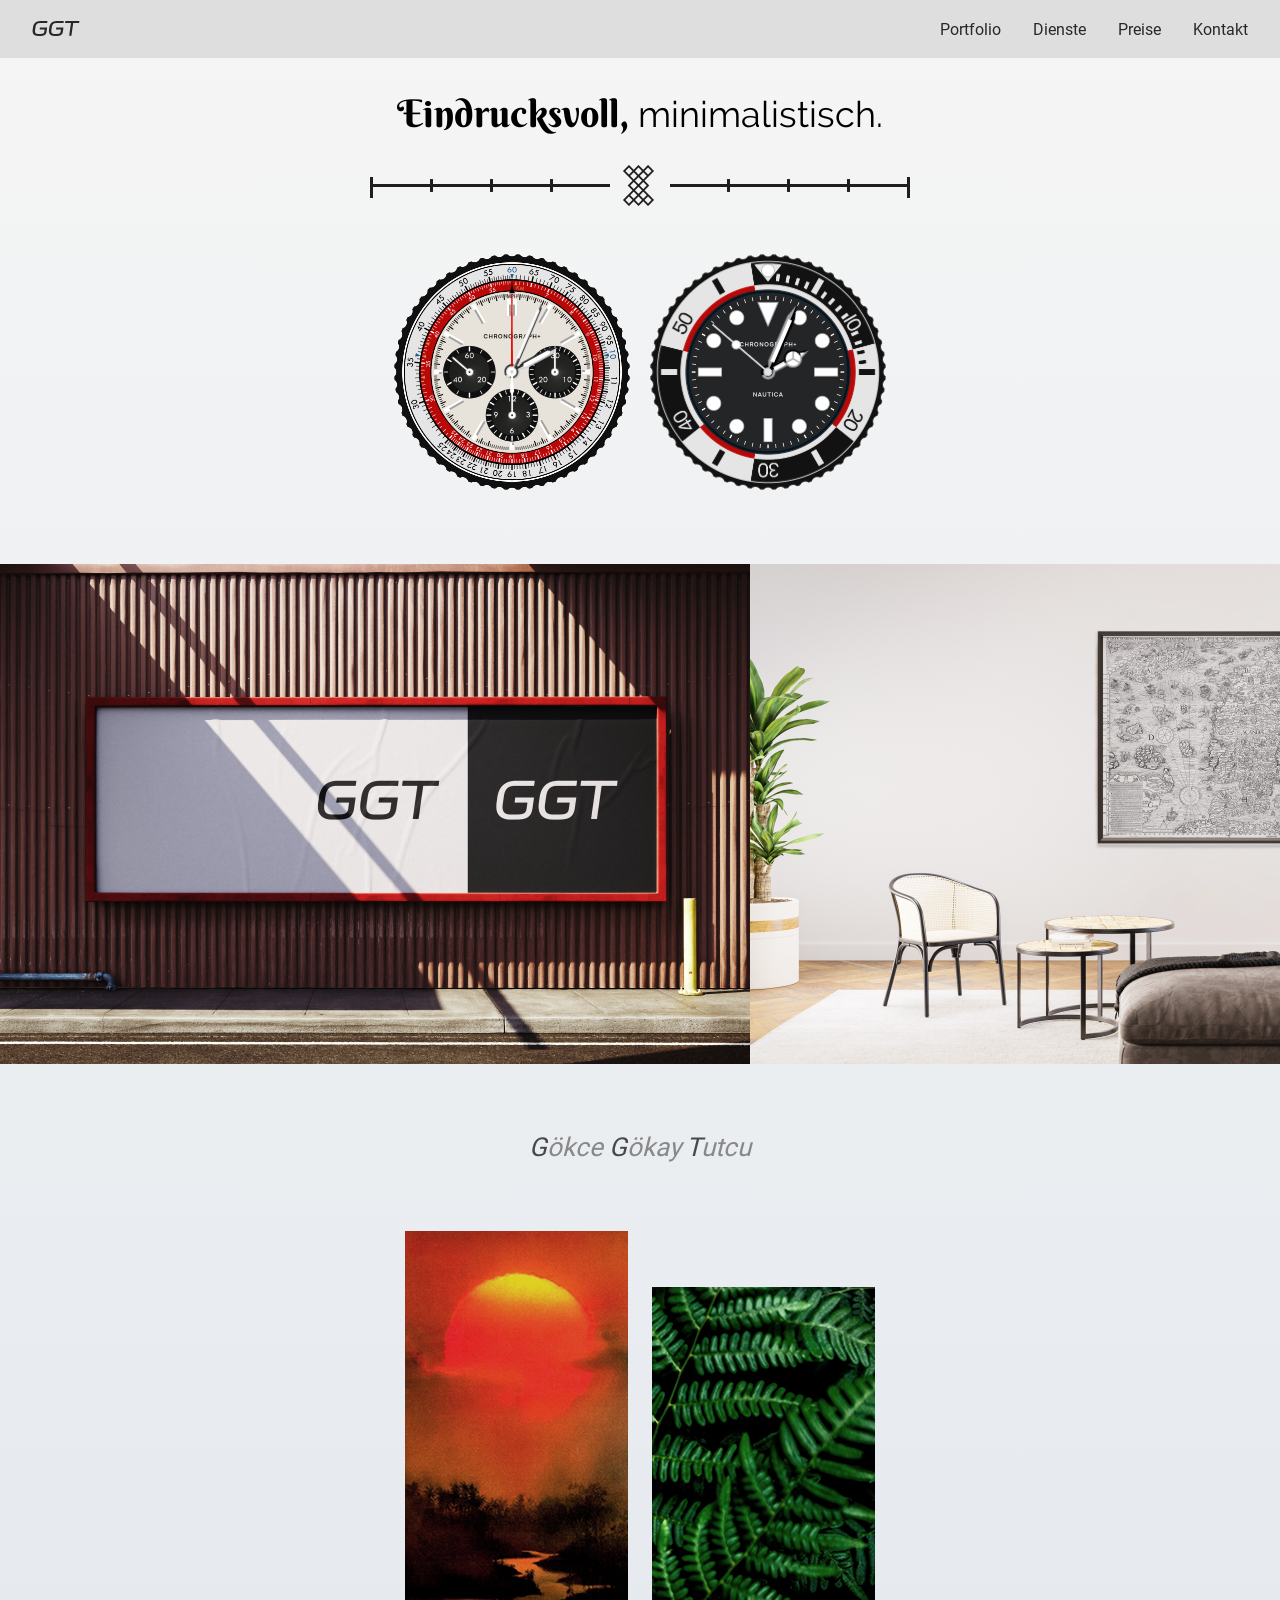
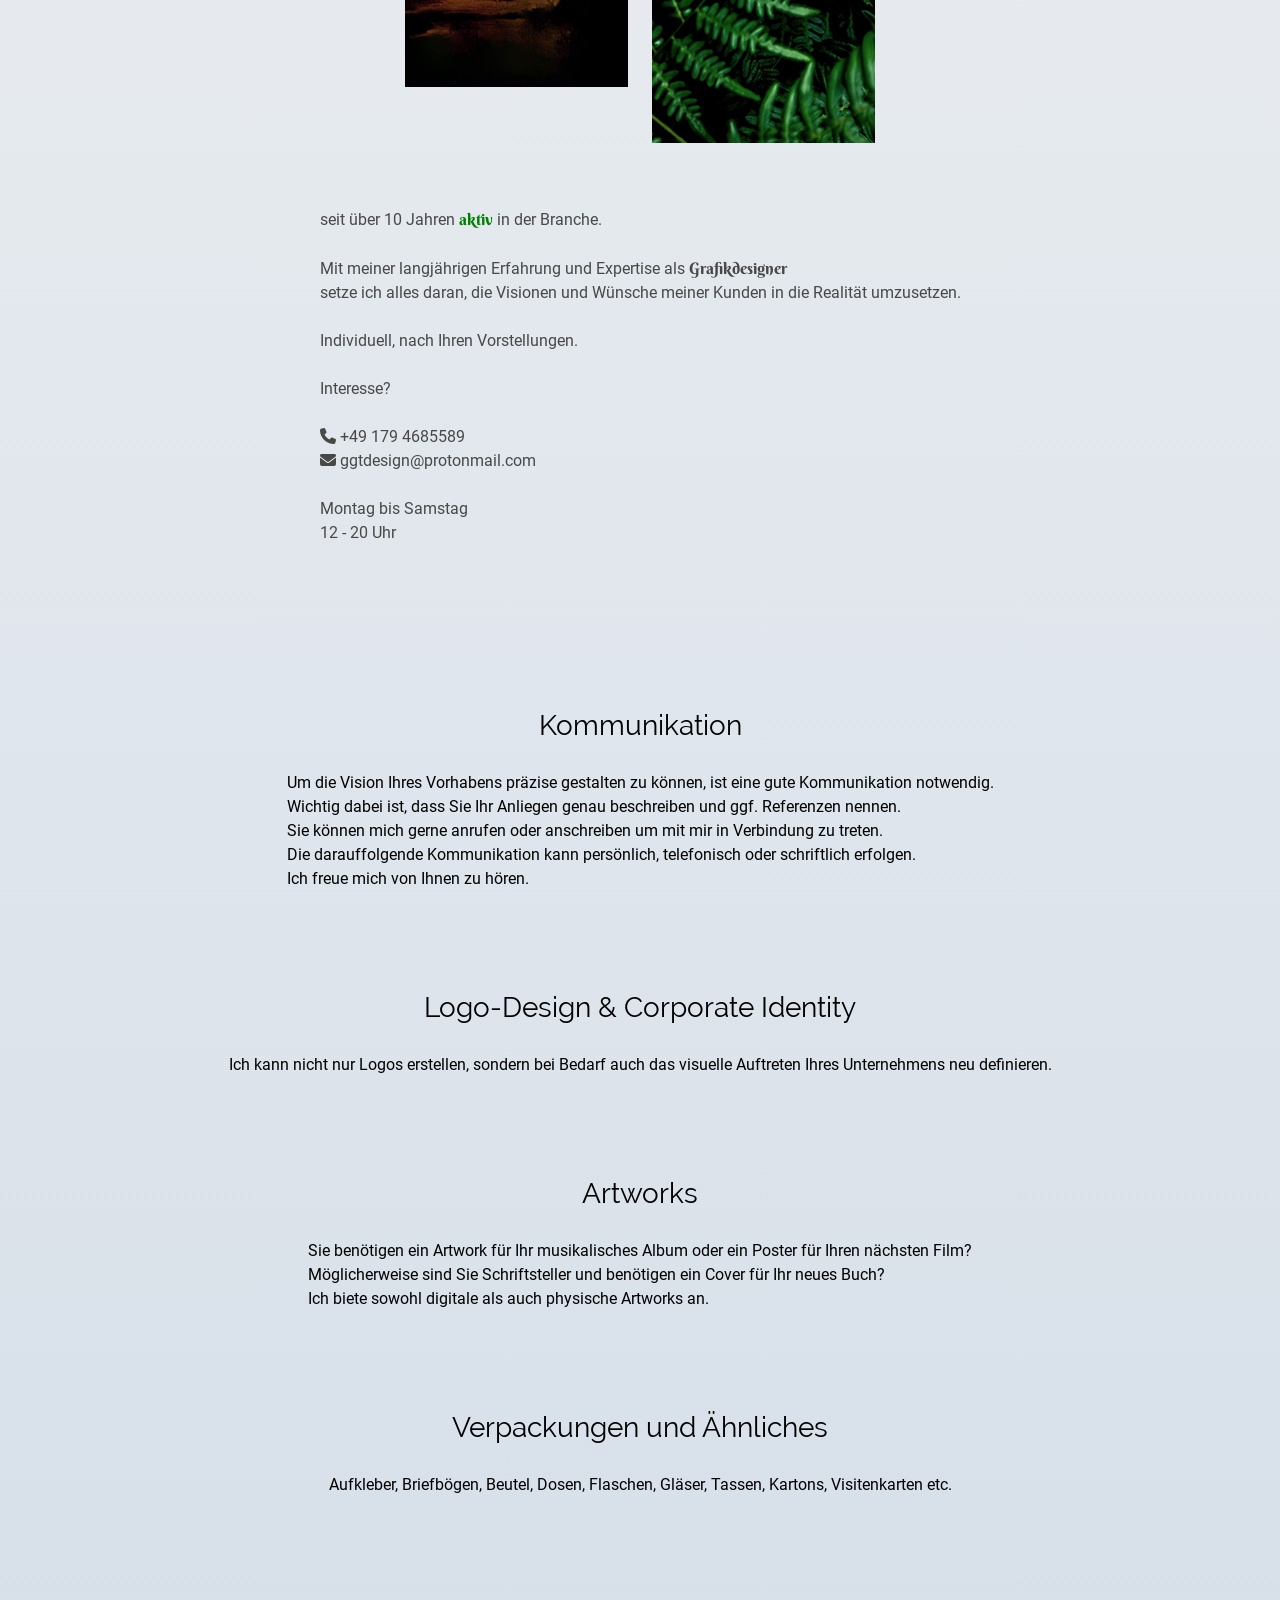
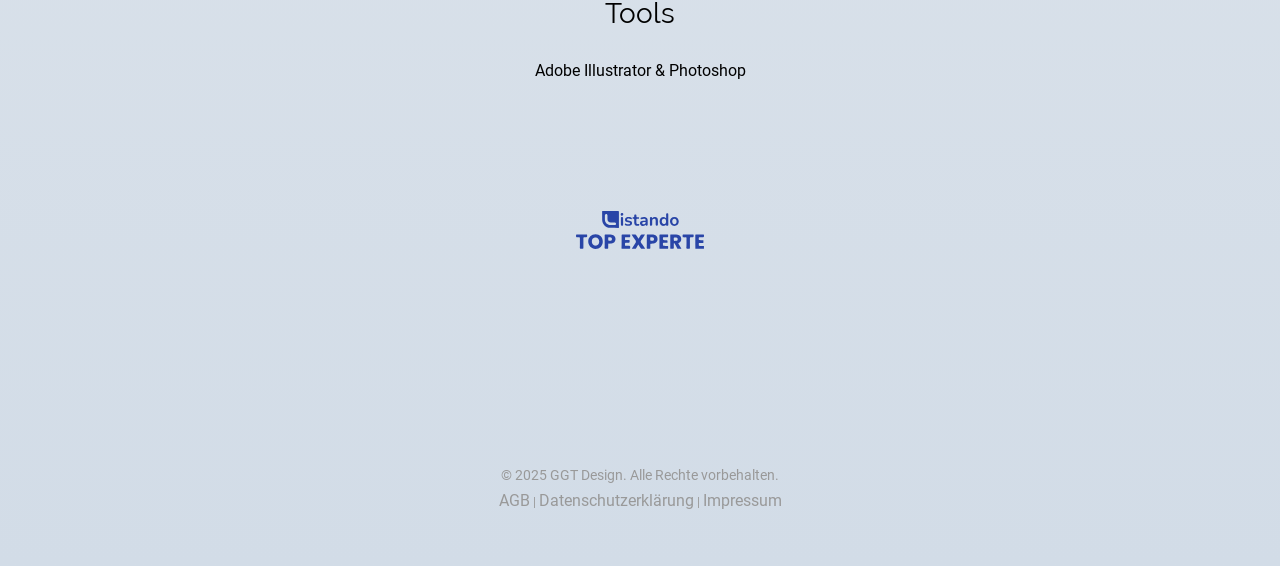
==== index.html @ a996be0a "Deleted app store HTML line" ====
<!DOCTYPE html>
<html lang="en">
  <head>
    <meta charset="UTF-8"/>
    <meta http-equiv="X-UA-Compatible" content="IE=edge"/>
    <meta name="viewport" content="width=device-width, initial-scale=1.0"/>

    <!-- Google tag (gtag.js) -->
    <script async src="https://www.googletagmanager.com/gtag/js?id=G-PZL7RLKQGC">
    </script>
    <script>
      window.dataLayer = window.dataLayer || [];
      function gtag(){dataLayer.push(arguments);}
      gtag('js', new Date());
    
      gtag('config', 'G-PZL7RLKQGC');
    </script>

    <link rel="stylesheet" href="style.css">
    <link rel="icon" href="assets/favicon.ico" type="image/x-icon">
    <link
      rel="stylesheet"
      href="https://cdnjs.cloudflare.com/ajax/libs/font-awesome/6.7.2/css/all.min.css"
      integrity="sha512-Evv84Mr4kqVGRNSgIGL/F/aIDqQb7xQ2vcrdIwxfjThSH8CSR7PBEakCr51Ck+w+/U6swU2Im1vVX0SVk9ABhg=="
      crossorigin="anonymous"
      referrerpolicy="no-referrer"
    />
    <title>GGT Design - Freiberuflicher Grafikdesigner</title>
    <meta name="description" content="Freiberuflicher Grafikdesigner für Branding, Webdesign und Illustration. Kreative und individuelle Designs für Unternehmen, Startups und Agenturen. Jetzt anfragen!">
    <meta name="keywords" content="Grafikdesigner, Webdesign, Logo-Design, Logo erstellen lassen, Branding, Illustration, Corporate Design, Corporate Identity, Printdesign, Freelancer Grafikdesign, Visitenkarten, Grafikdesign Deutschland, Bad Urach, Reutlingen, Stuttgart">
  </head>
  <body>
    <header>
      <div class="navi">
        <a href="index.html" class="logo"></a>
        <ul class="links">
          <li><a href="portfolio.html">Portfolio</a></li>
          <li><a href="dienste.html">Dienste</a></li>
          <li><a href="preise.html">Preise</a></li>
          <li><a href="kontakt.html">Kontakt</a></li>
        </ul>
        <div class="toggle_btn">
          <i class="fa-solid fa-bars"></i>
        </div>
      </div>
    </header>
    <div class="offcanvas_menu" id="offcanvasMenu">
      <div class="close_btn">
        <i class="fa-solid fa-times"></i>
      </div>
      <ul>
        <li><a href="portfolio.html">Portfolio</a></li>
        <li><a href="dienste.html">Dienste</a></li>
        <li><a href="preise.html">Preise</a></li>
        <li><a href="kontakt.html">Kontakt</a></li>
      </ul>
    </div>
    <main>
      <section id="start">
        <div class="titel-startseite">Eindrucksvoll, <div style="font-family: raleway; font-weight: 400; font-size: 36px; display: inline-flex;">minimalistisch.</div></div>
        <div class="leiste"></div>
        <div class="uhren">
          <div class="uhr1">
            <div class="ziffernblatt1">
              <div class="messschieber1"></div>
              <div class="totalisator-links"></div>
              <div class="totalisator-rechts"></div>
              <div class="totalisator-unten"></div>
              <div class="stundenzeiger1"></div>
              <div class="minutenzeiger1"></div>
              <div class="stoppuhrzeiger"></div>
            </div>
          </div>
          <div class="uhr2">
            <div class="ziffernblatt2">
              <div class="messschieber2"></div>
              <div class="stundenzeiger2"></div>
              <div class="minutenzeiger2"></div>
              <div class="sekundenzeiger"></div>
            </div>
          </div>
        </div>
        <div class="carousel">
          <div class="carousel-images">
            <img src="assets/bild3.jpg" class="slider-image">
            <img src="assets/bild4.jpg" class="slider-image">
            <img src="assets/bild5.jpg" class="slider-image">
            <img src="assets/bild6.jpg" class="slider-image">
            <img src="assets/bild7.jpg" class="slider-image">
            <img src="assets/bild3.jpg" class="slider-image">
            <img src="assets/bild4.jpg" class="slider-image">
            <img src="assets/bild5.jpg" class="slider-image">
            <img src="assets/bild6.jpg" class="slider-image">
            <img src="assets/bild7.jpg" class="slider-image">
            <img src="assets/bild3.jpg" class="slider-image">
            <img src="assets/bild4.jpg" class="slider-image">
            <img src="assets/bild5.jpg" class="slider-image">
            <img src="assets/bild6.jpg" class="slider-image">
            <img src="assets/bild7.jpg" class="slider-image">
            <img src="assets/bild3.jpg" class="slider-image">
            <img src="assets/bild4.jpg" class="slider-image">
            <img src="assets/bild5.jpg" class="slider-image">
            <img src="assets/bild6.jpg" class="slider-image">
            <img src="assets/bild7.jpg" class="slider-image">
            <img src="assets/bild3.jpg" class="slider-image">
            <img src="assets/bild4.jpg" class="slider-image">
            <img src="assets/bild5.jpg" class="slider-image">
            <img src="assets/bild6.jpg" class="slider-image">
            <img src="assets/bild7.jpg" class="slider-image">
            <img src="assets/bild3.jpg" class="slider-image">
            <img src="assets/bild4.jpg" class="slider-image">
            <img src="assets/bild5.jpg" class="slider-image">
            <img src="assets/bild6.jpg" class="slider-image">
            <img src="assets/bild7.jpg" class="slider-image">
            <img src="assets/bild3.jpg" class="slider-image">
            <img src="assets/bild4.jpg" class="slider-image">
            <img src="assets/bild5.jpg" class="slider-image">
            <img src="assets/bild6.jpg" class="slider-image">
            <img src="assets/bild7.jpg" class="slider-image">
            <img src="assets/bild3.jpg" class="slider-image">
            <img src="assets/bild4.jpg" class="slider-image">
            <img src="assets/bild5.jpg" class="slider-image">
            <img src="assets/bild6.jpg" class="slider-image">
            <img src="assets/bild7.jpg" class="slider-image">
          </div>
        </div>
        <div class="person-container">
          <h1 class="name">G<a style="font-size: 26px; color: #888888;">ökce <a style="font-size: 26px; color: #888888; font-family: berkshire swash"></a>G<a style="font-size: 26px; color: #888888;">ökay </a>T</a><a style="font-size: 26px; color: #888888;">utcu</a></h1>
        </div>
        <div class="frames">
          <div class="frame1"></div>
          <div class="frame2"></div>
        </div>
        <div class="beschreibungen">
          <h3 class="beschreibung1">
            seit über 10 Jahren <a style="color: green; font-family: berkshire swash;">aktiv</a> in der Branche.
            <br><br>
            Mit meiner langjährigen Erfahrung und Expertise als <a style="font-family: berkshire swash; color: #484848;">Grafikdesigner</a>
            <br>
            setze ich alles daran, die Visionen und Wünsche meiner Kunden in die Realität umzusetzen.
            <br><br>
            Individuell, nach Ihren Vorstellungen.
            <br><br>
            Interesse?
            <br><br>
            <i class="fa-solid fa-phone"></i> +49 179 4685589<br><i class="fa-solid fa-envelope"></i> ggtdesign@protonmail.com
            <br><br>
            Montag bis Samstag
            <br>
            12 - 20 Uhr
          </h3>
          <h4 class="beschreibung2">
            <h3 style="font-family: raleway; font-size: 28px; font-weight: 500; color: black;">Kommunikation</h3>
            <br>
            Um die Vision Ihres Vorhabens präzise gestalten zu können, ist eine gute Kommunikation notwendig.
            <br>
            Wichtig dabei ist, dass Sie Ihr Anliegen genau beschreiben und ggf. Referenzen nennen.
            <br>
            Sie können mich gerne anrufen oder anschreiben um mit mir in Verbindung zu treten.
            <br>
            Die darauffolgende Kommunikation kann persönlich, telefonisch oder schriftlich erfolgen.
            <br>
            Ich freue mich von Ihnen zu hören.
          </h4>
          <h4 class="beschreibung3">
            <h3 style="font-family: raleway; font-size: 28px; font-weight: 500; color: black;">Logo-Design & Corporate Identity</h3>
            <br>
            Ich kann nicht nur Logos erstellen, sondern bei Bedarf auch das visuelle Auftreten Ihres Unternehmens neu definieren.
          </h4>
          <h4 class="beschreibung4">
            <h3 style="font-family: raleway; font-size: 28px; font-weight: 500; color: black;">Artworks</h3>
            <br>
            Sie benötigen ein Artwork für Ihr musikalisches Album oder ein Poster für Ihren nächsten Film?
            <br>
            Möglicherweise sind Sie Schriftsteller und benötigen ein Cover für Ihr neues Buch?
            <br>
            Ich biete sowohl digitale als auch physische Artworks an.
          </h4>
          <h4 class="beschreibung5">
            <h3 style="font-family: raleway; font-size: 28px; font-weight: 500; color: black;">Verpackungen und Ähnliches</h3>
            <br>
            Aufkleber, Briefbögen, Beutel, Dosen, Flaschen, Gläser, Tassen, Kartons, Visitenkarten etc.
          </h4>
          <h4 class="beschreibung6">
            <h3 style="font-family: raleway; font-size: 28px; font-weight: 500; color: black;">Tools</h3>
            <br>
            Adobe Illustrator & Photoshop
          </h4>
        </div>
        <div class="auszeichnungen">
          <a class="listando" href="https://www.listando.de/baden-wuerttemberg/bad-urach/JBqJmtm45W/grafikdesigner/ggt-design/2dB2h0cl1K?listPosition=2&cityId=fospmCxeSv" target="_blank"></a>
        </div>
        <h4 class="copyright">© 2025 GGT Design. Alle Rechte vorbehalten.</h4>
        <div class="rechtliches">
          <a class="agb" href="agb.html">AGB</a> | 
          <a class="datenschutz" href="datenschutz.html">Datenschutzerklärung</a> | 
          <a class="impressum" href="impressum.html">Impressum</a>
        </div>
      </section>
    </main>
    <script src="main.js"></script>
  </body>
</html>
---- style.css ----
@font-face {
  font-family: 'raleway';
  src: url('fonts/Raleway-Regular.ttf') format('truetype');
}

@font-face {
  font-family: 'roboto';
  src: url('fonts/Roboto-Regular.ttf') format('truetype');
}

@font-face {
  font-family: 'berkshire swash';
  src: url('fonts/BerkshireSwash-Regular.ttf') format('truetype');
}

@media (max-width: 896px) {
  .navi .links {
    display: none;
  }

  .navi .toggle_btn {
    display: block;
  }
}

@media (max-width: 512px) {
  .dropdown_menu {
    left: 2rem;
    width: unset;
  }
}

* {
  margin: 0;
  padding: 0;
  box-sizing: border-box;
}

body {
  min-height: 100vh;
  background-image: linear-gradient(180deg, #f5f5f5, #d2dce7);
  background-size: cover;
  background-position: center;
  background-repeat: no-repeat;
  cursor: url('assets/cursor.svg'), auto;
  overflow-x: hidden;
}

.logo {
  display: block;
  width: 48px;
  height: 16px;
  background-image: url('assets/logo.svg');
  background-repeat: no-repeat;
  background-size: contain;
}

li {
  list-style: none;
}

a {
  font-family: 'roboto';
  text-decoration: none;
  color: #282828;
  font-size: 1rem;
  cursor: url('assets/cursor.svg'), auto;
}

a:hover {
  color: #c70000;
}

header {
  position: relative;
  padding: 0 2rem;
  background-color: #dedede;
}

.navi {
  width: 100%;
  height: 58px;
  max-width: 100%;
  margin: 0 auto;
  display: flex;
  align-items: center;
  justify-content: space-between;
}

.links {
  display: flex;
  gap: 2rem;
}

.toggle_btn {
  display: none;
  color: #282828;
  font-size: 1.5rem;
  cursor: url('assets/cursor.svg'), auto;
}

.action_btn:hover {
  scale: 1.05;
  color: white;
}

.action_btn:active {
  scale: 0.95;
}

.offcanvas_menu {
  font-family: 'roboto';
  position: fixed;
  top: 0;
  right: -100%;
  width: 256px;
  height: 100vh;
  background: #dedede;
  color: #282828;
  z-index: 1;
  transition: right 0.3s ease-in-out;
  display: flex;
  flex-direction: column;
  padding: 2rem;
}

.offcanvas_menu.open {
  right: 0;
  box-shadow: -5px 0 15px rgba(0, 0, 0, 0.3);
}

.offcanvas_menu .close_btn {
  margin-left: auto;
  cursor: url('assets/cursor.svg'), auto;
}

.offcanvas_menu ul {
  list-style: none;
  padding: 0;
  margin-top: 2rem;
}

.offcanvas_menu ul li {
  margin-bottom: 1rem;
}

.offcanvas_menu ul li a {
  color: #282828;
  text-decoration: none;
  font-size: 1.2rem;
}

.uhren {
  display: flex;
  align-items: center;
  justify-content: center;
  flex-wrap: wrap;
  margin-top: 38px;
}

.uhr1 {
  width: 256px;
  height: 256px;
  position: relative;
  display: flex;
  align-items: center;
  justify-content: center;
  transform: scale(0.25);
}

.ziffernblatt1 {
  background-image: url('assets/f_ziffernblatt_01.png');
  background-position: center;
  background-size: contain;
  background-repeat: no-repeat;
  width: 942px;
  height: 942px;
  position: relative;
}

.messschieber1 {
  background-image: url('assets/f_messschieber_01.png');
  background-position: center;
  background-size: contain;
  background-repeat: no-repeat;
  width: 942px;
  height: 942px;
  position: relative;
}

.stundenzeiger1 {
  background-image: url('assets/f_stundenzeiger.png');
  width: 63px;
  height: 236px;
  position: absolute;
  left: 439.5px;
  bottom: 440px;
  transform: translateX(-31.5px), translateY(-31px);
  transform-origin: center calc(100% - 31px);
}

.minutenzeiger1 {
  background-image: url('assets/f_minutenzeiger.png');
  width: 49px;
  height: 320px;
  position: absolute;
  left: 446.5px;
  bottom: 447px;
  transform: translateX(-24.5px), translateY(-24px);
  transform-origin: center calc(100% - 24px);
}

.stoppuhrzeiger {
  background-image: url('assets/f_stoppuhrzeiger.png');
  width: 38px;
  height: 404px;
  position: absolute;
  left: 452px;
  bottom: 381px;
  transform: translateX(-19px), translateY(-90px);
  transform-origin: center calc(100% - 90px);
}

.totalisator-links {
  background-image: url('assets/f_kleiner_zeiger_w.png');
  width: 29px;
  height: 108px;
  position: absolute;
  left: 287px;
  bottom: 456px;
  transform: translateX(-14.5px), translateY(-15px);
  transform-origin: center calc(100% - 15px);
}

.totalisator-rechts {
  background-image: url('assets/f_kleiner_zeiger_w.png');
  width: 29px;
  height: 108px;
  position: absolute;
  left: 628px;
  bottom: 456px;
  transform: translateX(-14.5px), translateY(-15px);
  transform-origin: center calc(100% - 15px);
}

.totalisator-unten {
  background-image: url('assets/f_kleiner_zeiger_w.png');
  width: 29px;
  height: 108px;
  position: absolute;
  left: 457px;
  bottom: 283.4px;
  transform: translateX(-14.5px), translateY(-15px);
  transform-origin: center calc(100% - 15px);
}

.uhr2 {
  width: 256px;
  height: 256px;
  position: relative;
  display: flex;
  align-items: center;
  justify-content: center;
  transform: scale(0.25);
}

.ziffernblatt2 {
  background-image: url('assets/t_ziffernblatt_01.png');
  background-position: center;
  background-size: contain;
  background-repeat: no-repeat;
  width: 942px;
  height: 942px;
  position: relative;
}

.messschieber2 {
  background-image: url('assets/t_messschieber_01.png');
  background-position: center;
  background-size: contain;
  background-repeat: no-repeat;
  width: 942px;
  height: 942px;
  position: relative;
}

.stundenzeiger2 {
  background-image: url('assets/t_stundenzeiger_01.png');
  width: 72px;
  height: 216px;
  position: absolute;
  left: 435px;
  bottom: 442.5px;
  transform-origin: center calc(100% - 28.5px);
}

.minutenzeiger2 {
  background-image: url('assets/t_minutenzeiger_01.png');
  width: 38px;
  height: 309px;
  position: absolute;
  left: 451.5px;
  bottom: 452px;
  transform-origin: center calc(100% - 18.8px);
}

.sekundenzeiger {
  background-image: url('assets/t_sekundenzeiger_01.png');
  width: 37px;
  height: 309px;
  position: absolute;
  left: 453px;
  bottom: 455.5px;
  transform-origin: center calc(100% - 15.5px);
}

section#start {
  height: 100vh - 64px;
  display: flex;
  flex-direction: column;
  align-items: center;
  justify-content: center;
  text-align: center;
}

.titel-startseite {
  max-width: 80%;
  font-family: berkshire swash;
  font-size: 38px;
  font-weight: 500;
  justify-content: center;
  text-align: center;
  margin-top: 32px;
}

.leiste {
  max-width: 90%;
  width: 540px;
  height: 41px;
  background-image: url('assets/leiste.png');
  background-repeat: no-repeat;
  background-size: contain;
  justify-content: center;
  text-align: center;
  margin-top: 28px;
}

.titel-portfolio,
.titel-dienste,
.titel-preise,
.titel-kontakt,
.titel-agb,
.titel-datenschutz,
.titel-impressum {
  max-width: 80%;
  font-family: 'raleway';
  font-size: 38px;
  font-weight: 500;
  justify-content: center;
  text-align: center;
  margin-top: 80px;
}

.person-container {
  display: flex;
  flex-direction: column;
  justify-content: center;
  align-items: center;
  margin-bottom: 32px;
  text-align: left;
  line-height: 1.5;
}

.name {
  font-family: 'roboto';
  font-style: italic;
  font-size: 26px;
  font-weight: 500;
  color: #484848;
}

.profilbild {
  max-width: 100%;
  width: 128px;
  height: 128px;
  box-shadow: 0 0 0px 4px #f5f5f5, 0 0 0 8px #282828;
  border-radius: 50%;
  background-image: url('assets/bild.png');
  background-repeat: no-repeat;
  background-size: contain;
  margin-top: 64px;
}

.appstore {
  width: 125px;
  height: 38px;
  margin-top: 16px;
  background-image: url('assets/appstore.png');
  background-repeat: no-repeat;
  background-size: contain;
  cursor: url('assets/cursor.svg'), auto;
}

.carousel {
  max-width: 100%;
  overflow: hidden;
  margin: 64px 0;
}

.carousel-images {
  display: flex;
  width: fit-content;
  animation: slide 1800s linear infinite;
}

.carousel-images img {
  width: 750px;
  height: 500px;
}

@keyframes slide {
  0% {
    transform: translateX(0);
  }
  100% {
    transform: translateX(-100%);
  }
}

.frames {
  max-width: 80%;
  display: flex;
  justify-content: center;
  margin-top: 32px;
}

.frame1 {
  width: 223px;
  height: 456px;
  background-image: url('assets/bild1.jpg');
  background-repeat: no-repeat;
  background-size: contain;
  margin-right: 12px;
}

.frame2 {
  width: 223px;
  height: 456px;
  background-image: url('assets/bild2.jpg');
  background-repeat: no-repeat;
  background-size: contain;
  margin-top: 56px;
  margin-left: 12px;
}

.port1 {
  max-width: 80%;
  width: 904px;
  height: 197px;
  background-image: url('assets/port1.png');
  background-repeat: no-repeat;
  background-size: contain;
  text-align: center;
  margin-top: 128px;
}

.port1-1 {
  max-width: 80%;
  width: 904px;
  height: 904px;
  background-image: url('assets/port1-1.png');
  background-repeat: no-repeat;
  background-size: contain;
  text-align: center;
}

.port2 {
  max-width: 80%;
  width: 904px;
  height: 274px;
  background-image: url('assets/port2.png');
  background-repeat: no-repeat;
  background-size: contain;
  text-align: center;
  margin-top: 192px;
}

.port2-1 {
  max-width: 80%;
  width: 904px;
  height: 904px;
  background-image: url('assets/port2-1.png');
  background-repeat: no-repeat;
  background-size: contain;
  text-align: center;
}

.port3 {
  max-width: 80%;
  width: 360px;
  height: 454px;
  background-image: url('assets/port3.png');
  background-repeat: no-repeat;
  background-size: contain;
  text-align: center;
  margin-top: 192px;
}

.port3-1 {
  max-width: 80%;
  width: 454px;
  height: 454px;
  background-image: url('assets/port3-1.png');
  background-repeat: no-repeat;
  background-size: contain;
  text-align: center;
  margin-top: 192px;
}

.port4 {
  max-width: 80%;
  width: 424px;
  height: 602px;
  background-image: url('assets/port4.png');
  background-repeat: no-repeat;
  background-size: contain;
  text-align: center;
  margin-top: 312px;
}

.port4-1 {
  max-width: 80%;
  width: 602px;
  height: 602px;
  background-image: url('assets/port4-1.png');
  background-repeat: no-repeat;
  background-size: contain;
  text-align: center;
  margin-top: 192px;
}

.port5 {
  max-width: 80%;
  width: 510px;
  height: 403px;
  background-image: url('assets/port5.png');
  background-repeat: no-repeat;
  background-size: contain;
  text-align: center;
  margin-top: 256px;
}

.port5-1 {
  max-width: 80%;
  width: 510px;
  height: 510px;
  background-image: url('assets/port5-1.png');
  background-repeat: no-repeat;
  background-size: contain;
  text-align: center;
  margin-top: 192px;
}

.port6 {
  max-width: 80%;
  width: 1515px;
  height: 281px;
  background-image: url('assets/port6.png');
  background-repeat: no-repeat;
  background-size: contain;
  text-align: center;
  margin-top: 256px;
}

.port6-1 {
  max-width: 80%;
  width: 1515px;
  height: 1515px;
  background-image: url('assets/port6-1.png');
  background-repeat: no-repeat;
  background-size: contain;
  text-align: center;
  margin-top: 128px;
}

.beschreibung-dienste,
.beschreibung-preise {
  max-width: 80%;
  font-family: 'roboto';
  font-size: 16px;
  font-weight: 400;
  justify-content: center;
  text-align: left;
  color: #484848;
  margin-top: 64px;
  margin-left: auto;
  margin-right: auto;
  line-height: 2;
}

.beschreibung-kontakt {
  max-width: 80%;
  font-family: 'roboto';
  font-size: 16px;
  font-weight: 400;
  justify-content: center;
  text-align: left;
  color: #484848;
  margin-top: 64px;
  margin-left: auto;
  margin-right: auto;
  line-height: 2;
}

.beschreibung-agb,
.beschreibung-datenschutz,
.beschreibung-impressum {
  max-width: 80%;
  font-family: 'roboto';
  font-size: 16px;
  font-weight: 400;
  justify-content: center;
  text-align: justify;
  color: #484848;
  margin-top: 64px;
  margin-left: auto;
  margin-right: auto;
  line-height: 1.5;
}

.beschreibungen {
  max-width: 80%;
  font-family: 'roboto';
  display: flex;
  flex-direction: column;
  justify-content: center;
  align-items: center;
  text-align: left;
  line-height: 1.5;
  margin-top: 64px;
}

.beschreibung1 {
  max-width: 80%;
  font-family: 'roboto';
  font-size: 16px;
  font-weight: 400;
  color: #484848;
  margin-bottom: 64px;
}

.beschreibung2,
.beschreibung3,
.beschreibung4,
.beschreibung5,
.beschreibung6 {
  max-width: 80%;
  font-family: 'roboto';
  font-size: 16px;
  font-weight: 400;
  color: #484848;
  margin-top: 64px;
  margin-bottom: 32px;
}

.auszeichnungen {
  max-width: 80%;
  display: flex;
  justify-content: center;
  align-items: center;
  text-align: center;
  margin-top: 128px;
}

.listando {
  width: 128px;
  height: 128px;
  background-image: url('assets/listando.svg');
  background-repeat: no-repeat;
  background-size: contain;
  cursor: url('assets/cursor.svg'), auto;
}

/* Formular-Container */
.contact-form {
  font-family: 'roboto';
  background: #f5f5f5;
  padding: 2rem;
  border-radius: 8px;
  box-shadow: 0 4px 10px rgba(0, 0, 0, 0.1);
  width: 100%;
  max-width: 512px;
  display: flex;
  flex-direction: column;
  margin-top: 64px;
}

legend {
  font-size: 1rem;
  font-weight: bold;
  margin-bottom: 1rem;
  text-align: center;
}

/* Eingabefelder */
.form-group {
  display: flex;
  flex-direction: column;
  margin-bottom: 1rem;
  margin-left: 1rem;
  margin-right: 1rem;
}

label {
  font-weight: 600;
  margin-bottom: 5px;
  color: #333;
}

input,
select,
textarea {
  padding: 10px;
  border: 1px solid #dedede;
  border-radius: 5px;
  font-size: 1rem;
  transition: 0.3s;
}

input:focus,
select:focus,
textarea:focus {
  border-color: #1e90ff;
  outline: none;
}

/* Textarea */
textarea {
  resize: vertical;
  height: 100px;
}

/* Checkbox */
.form-checkbox {
  display: flex;
  align-items: center;
  gap: 10px;
  font-size: 0.9rem;
  margin: 1rem;
}

.form-checkbox input {
  width: 18px;
  height: 18px;
}

/* Absenden-Button */
.submit-button {
  background: #1e90ff;
  color: white;
  font-size: 1.2rem;
  padding: 10px;
  border: none;
  border-radius: 5px;
  cursor: pointer;
  transition: 0.3s;
  margin: 1rem;
}

.submit-button:hover {
  background: #0075eb;
}

.copyright {
  font-family: 'roboto';
  font-size: 14px;
  font-weight: 400;
  justify-content: center;
  text-align: center;
  color: #999999;
  margin-top: 128px;
}

.rechtliches {
  font-family: 'roboto';
  font-size: 12px;
  font-weight: 400;
  color: #999999;
  justify-content: center;
  text-align: center;
  align-items: center;
  margin-top: 8px;
  margin-bottom: 56px;
}

.agb {
  color: #999999;
  justify-content: center;
  text-align: center;
  cursor: url('assets/cursor.svg'), auto;
}

.datenschutz {
  color: #999999;
  justify-content: center;
  text-align: center;
  cursor: url('assets/cursor.svg'), auto;
}

.impressum {
  color: #999999;
  justify-content: center;
  text-align: center;
  cursor: url('assets/cursor.svg'), auto;
}
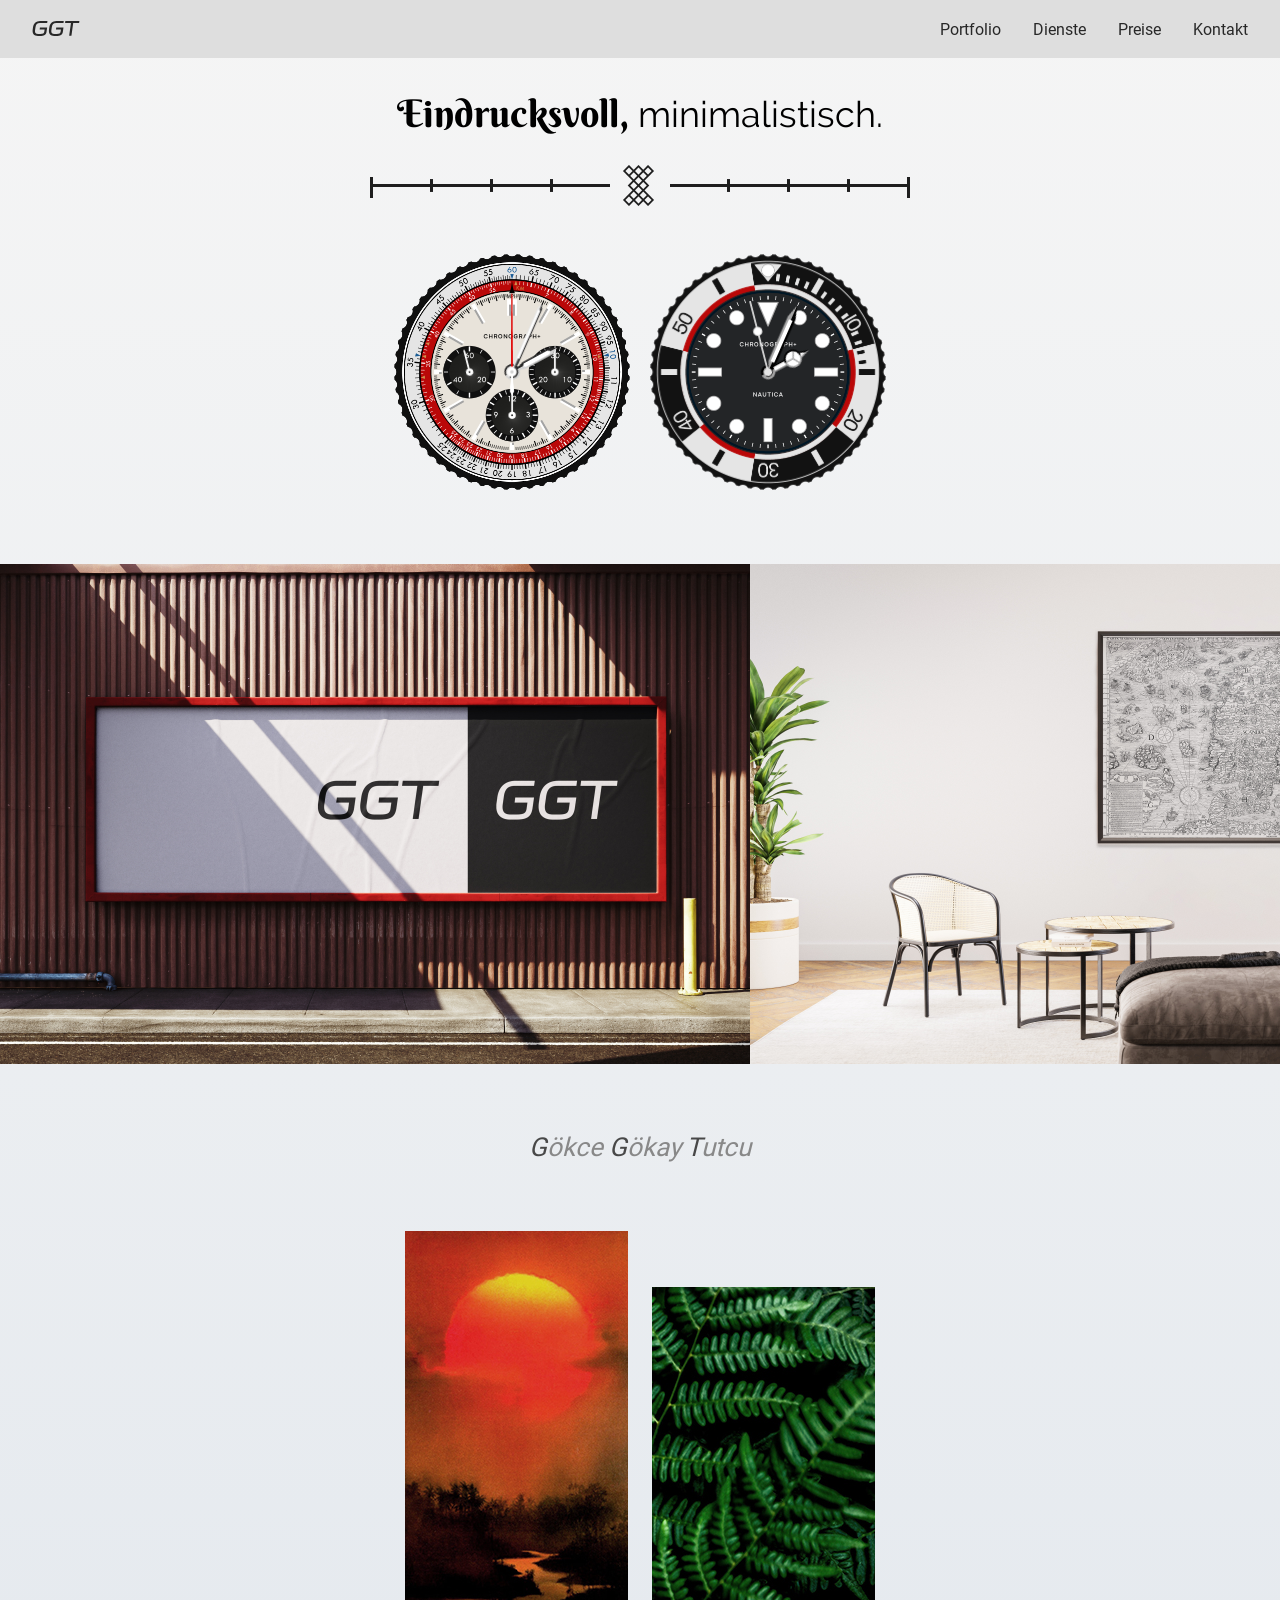
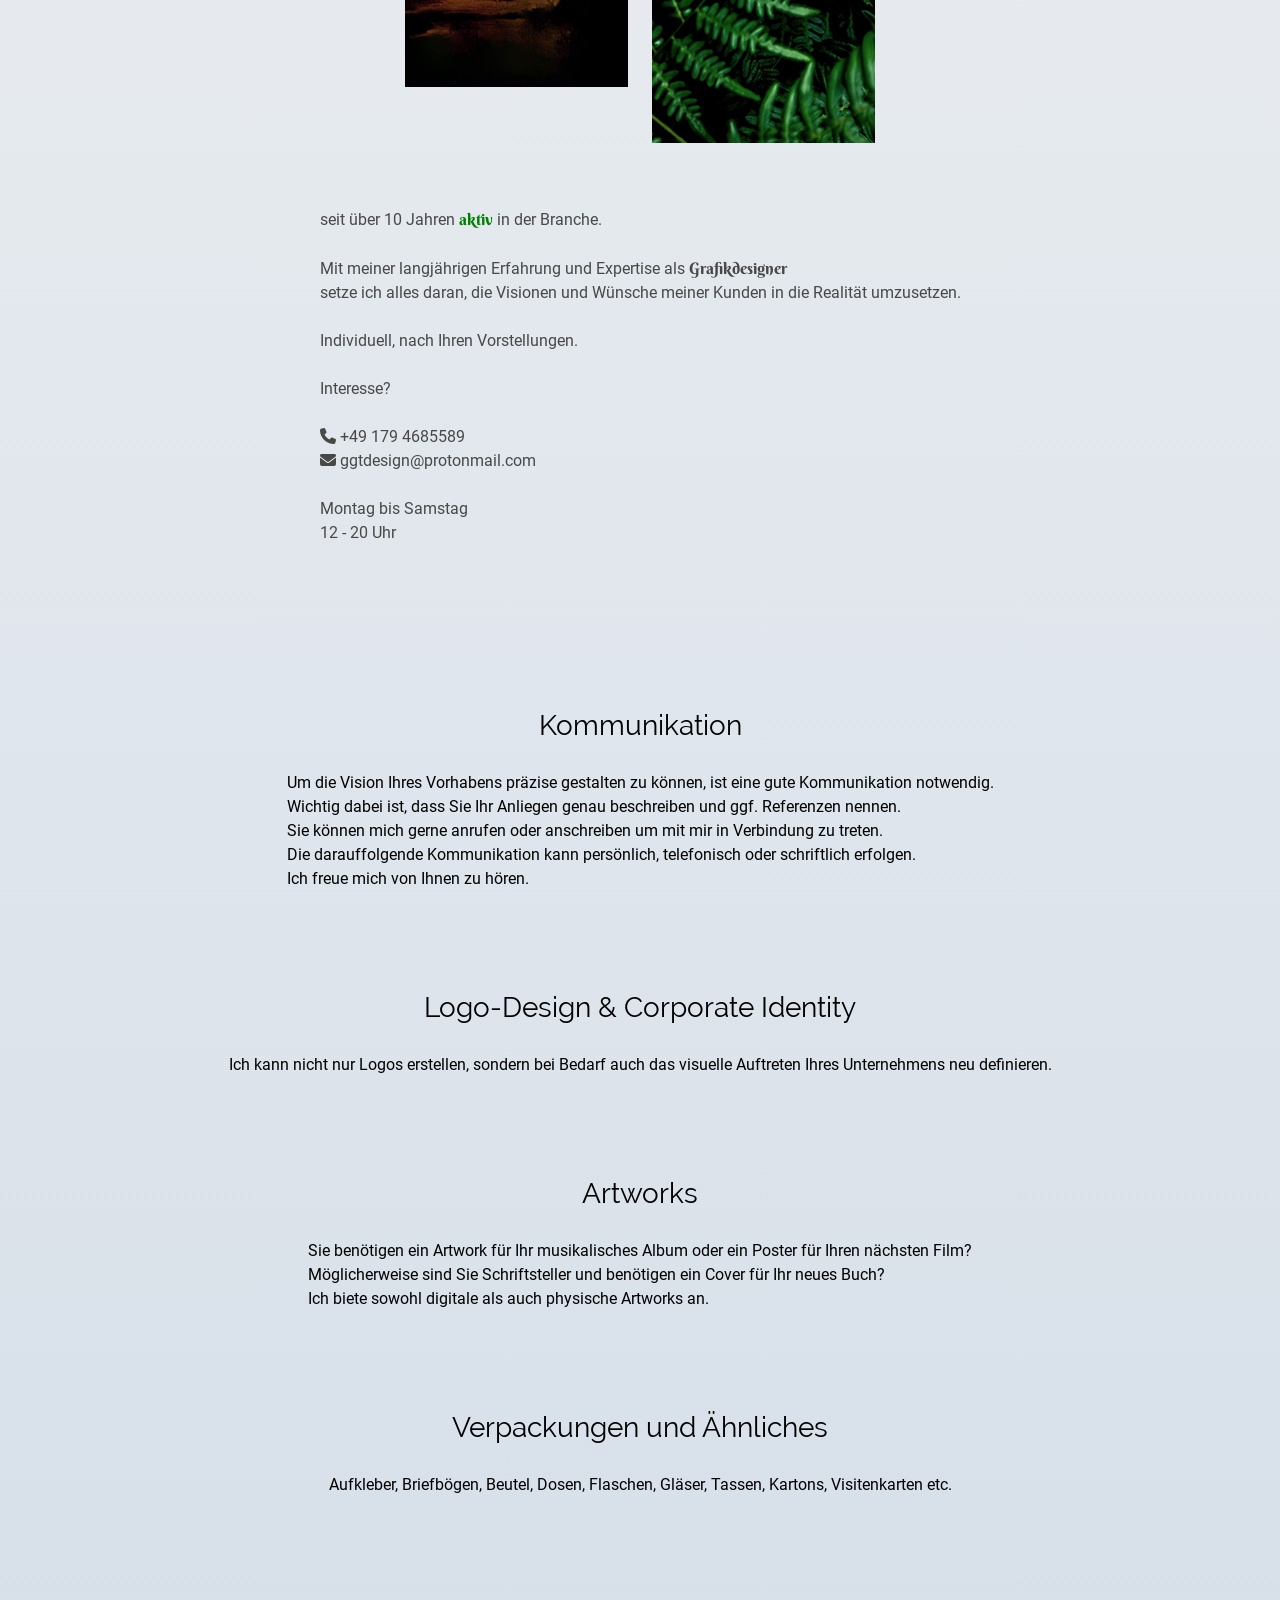
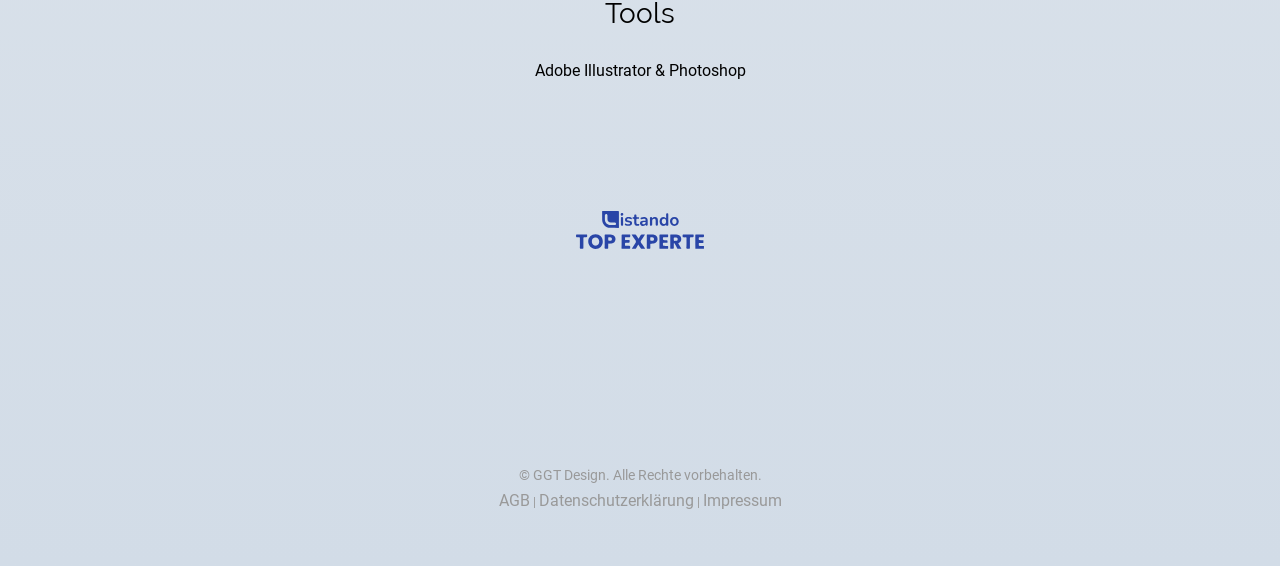
==== commit 654b3772: "Deleted the date in copyright HTML line" ====
--- a/index.html
+++ b/index.html
@@ -190,7 +190,7 @@
         <div class="auszeichnungen">
           <a class="listando" href="https://www.listando.de/baden-wuerttemberg/bad-urach/JBqJmtm45W/grafikdesigner/ggt-design/2dB2h0cl1K?listPosition=2&cityId=fospmCxeSv" target="_blank"></a>
         </div>
-        <h4 class="copyright">© 2025 GGT Design. Alle Rechte vorbehalten.</h4>
+        <h4 class="copyright">© GGT Design. Alle Rechte vorbehalten.</h4>
         <div class="rechtliches">
           <a class="agb" href="agb.html">AGB</a> | 
           <a class="datenschutz" href="datenschutz.html">Datenschutzerklärung</a> | 
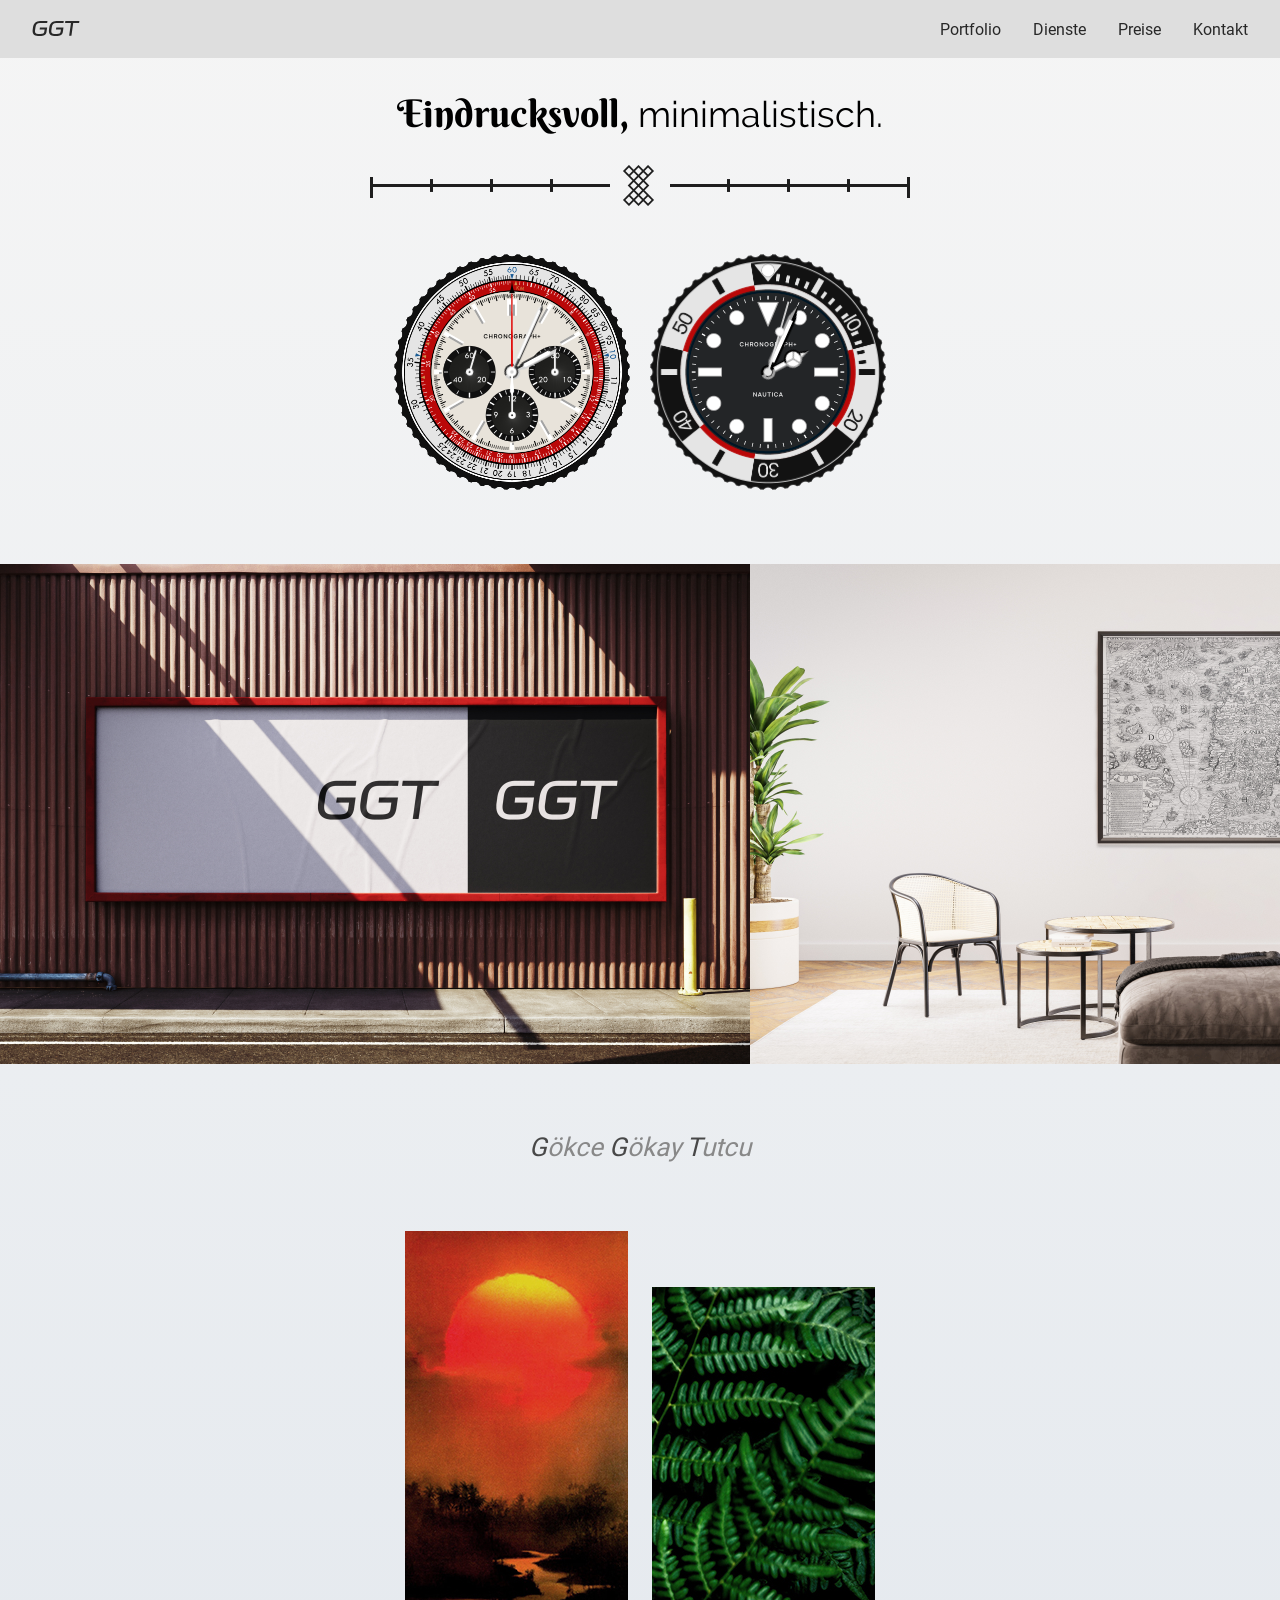
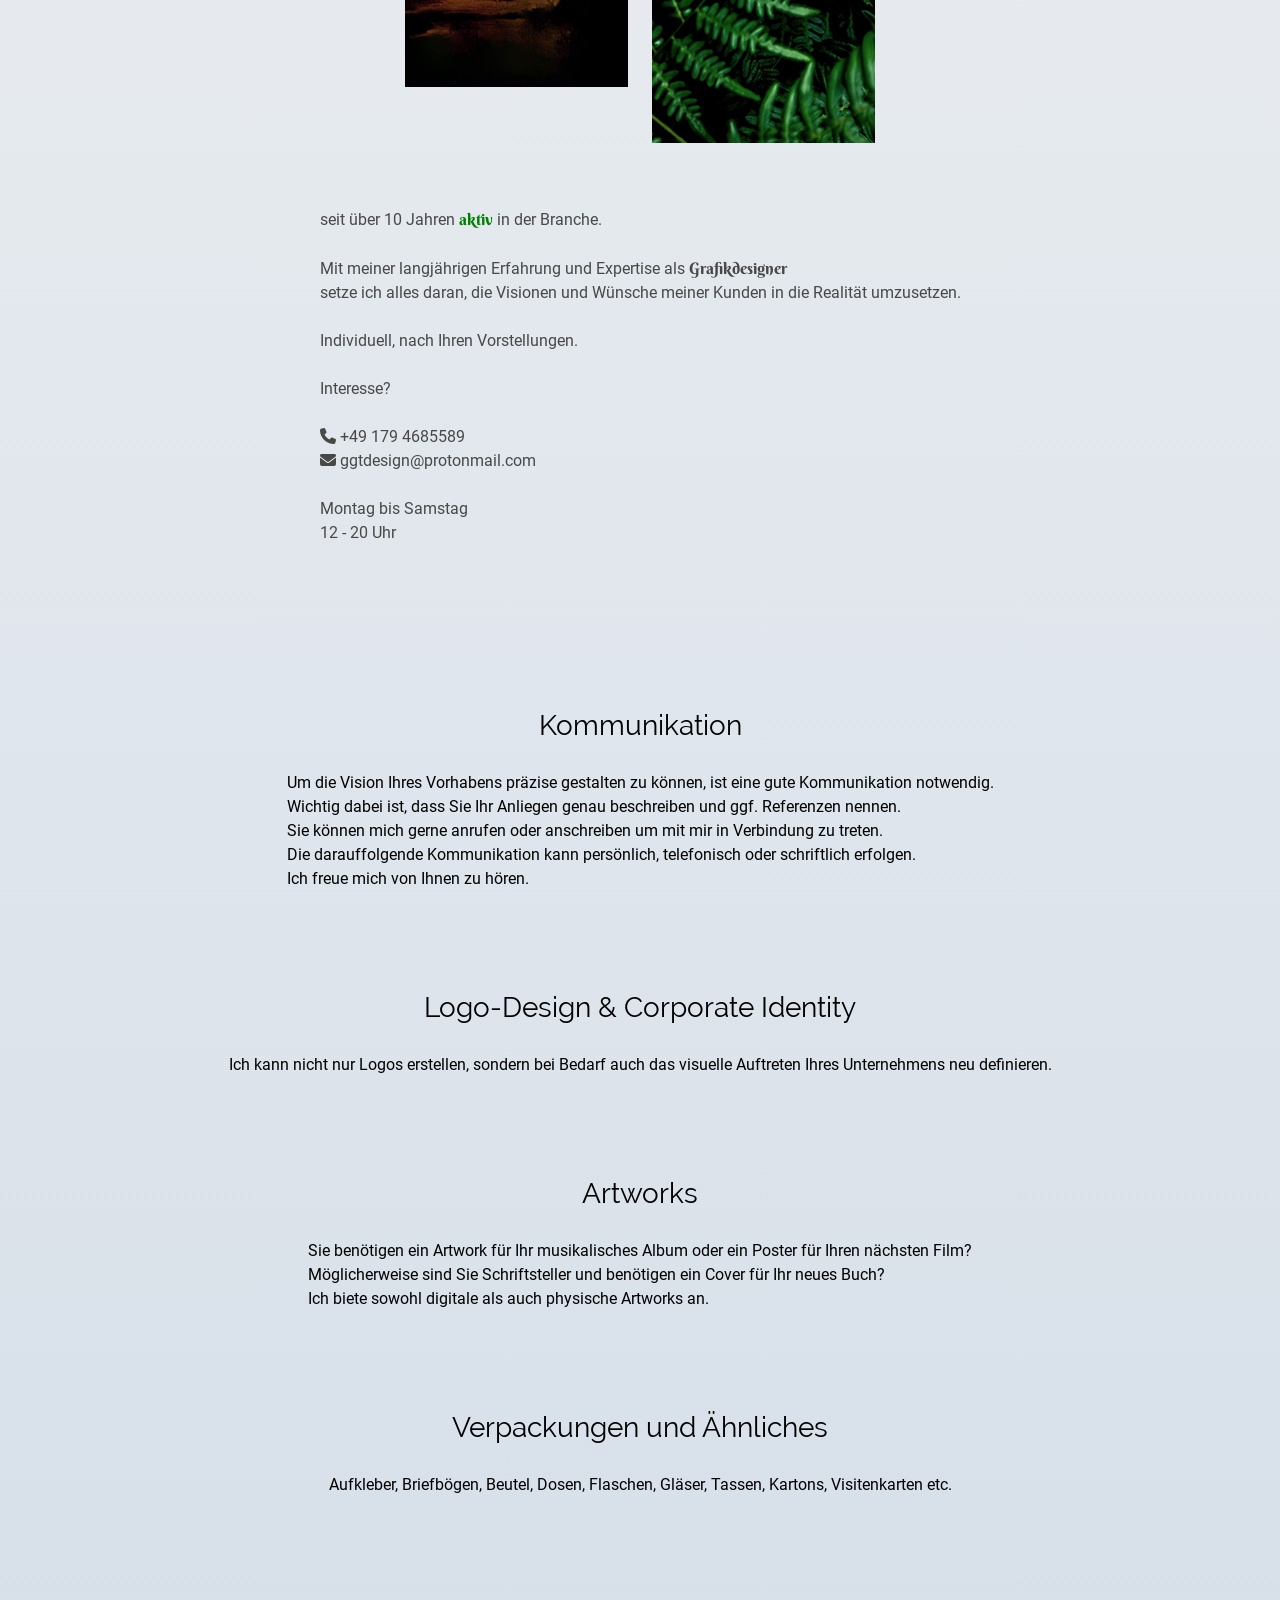
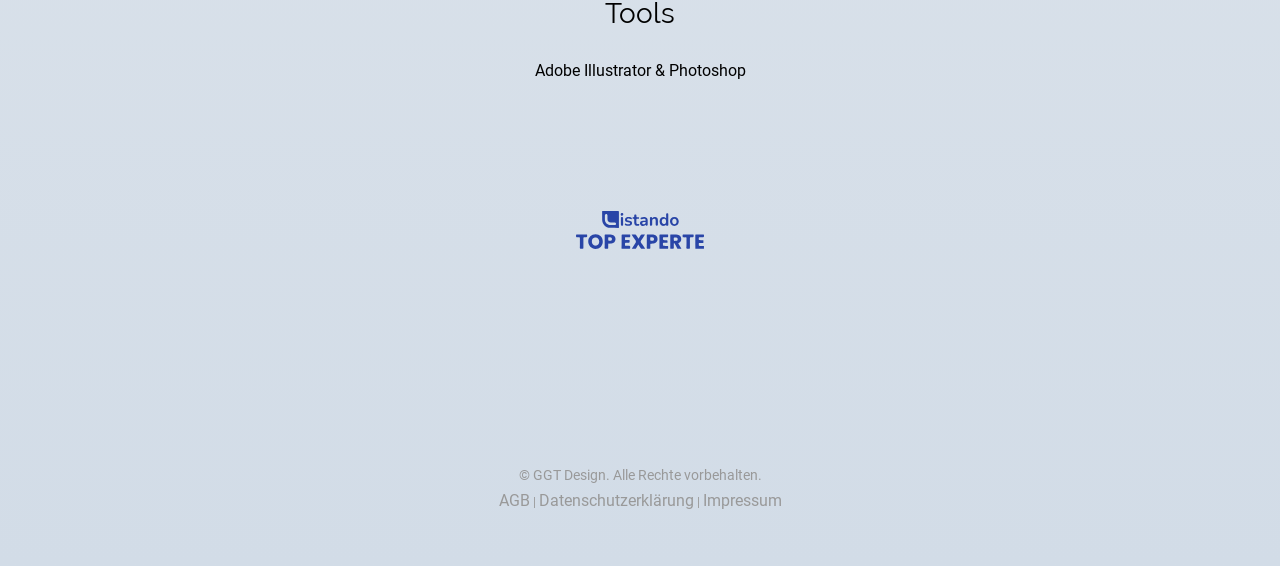
==== commit acf9bae7: "Added itch-io logo" ====
--- a/index.html
+++ b/index.html
@@ -80,6 +80,7 @@
             </div>
           </div>
         </div>
+        <a class="itch-io" href="https://ggtdesign.itch.io/" target="_blank"></a>
         <div class="carousel">
           <div class="carousel-images">
             <img src="assets/bild3.jpg" class="slider-image">
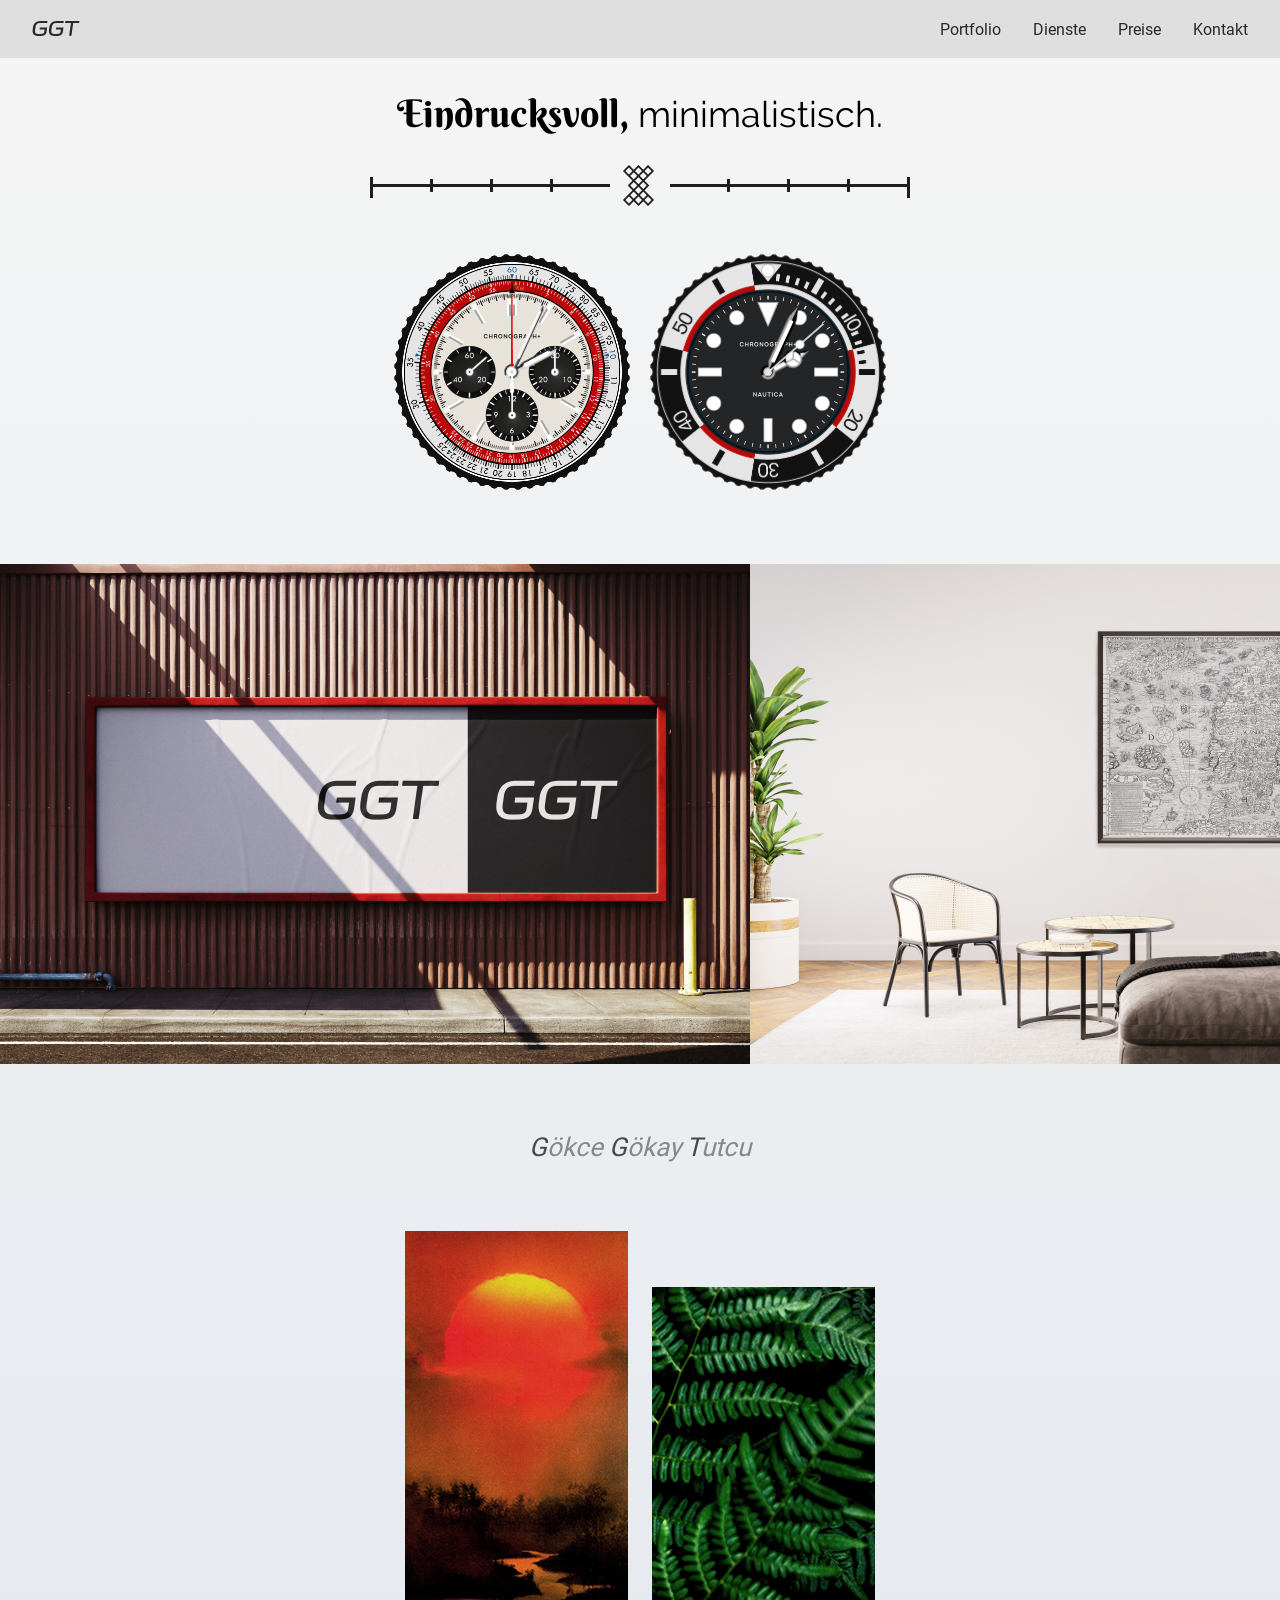
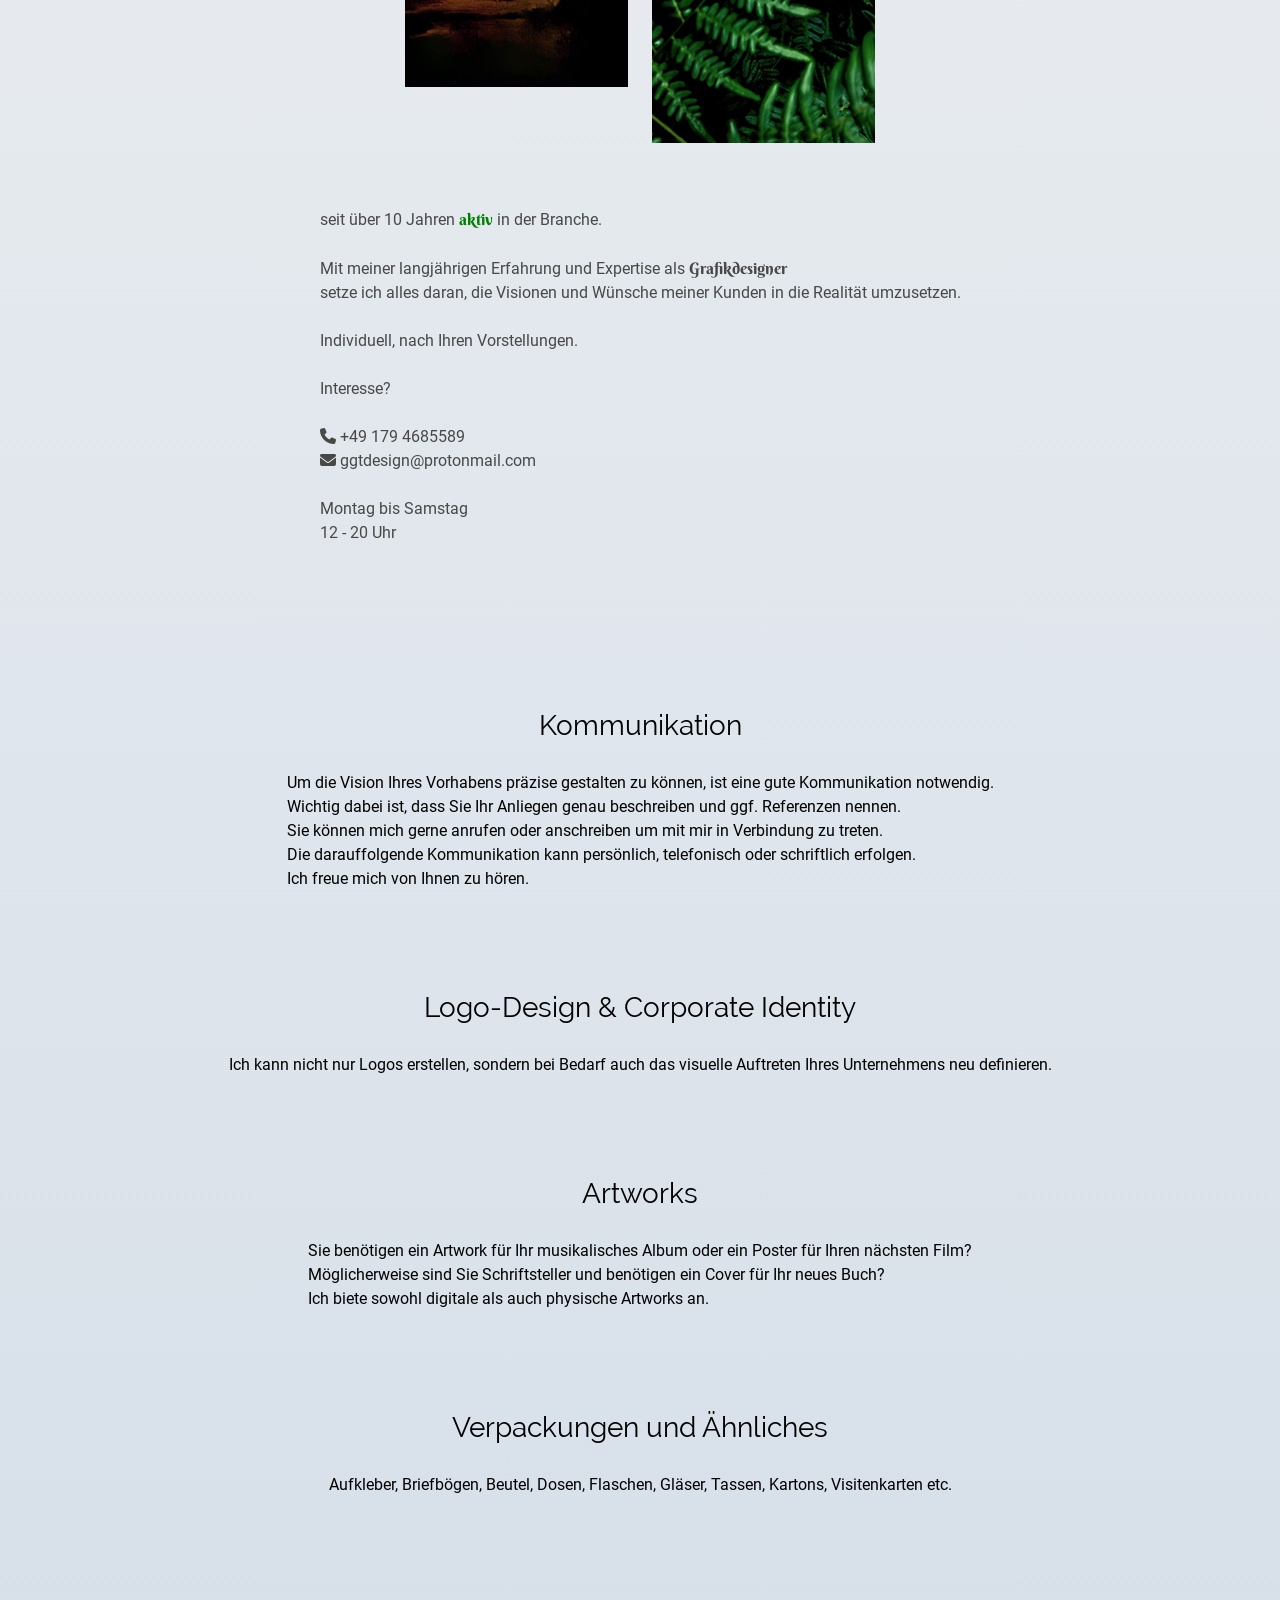
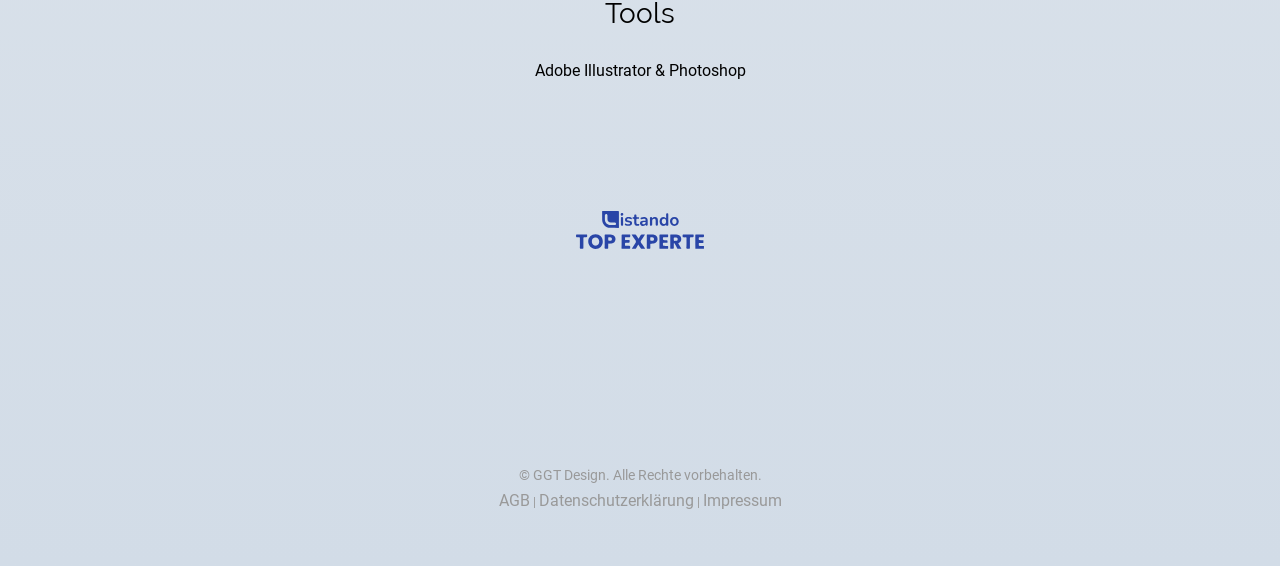
==== commit 7c17d8ab: "Deleted itch-io line" ====
--- a/index.html
+++ b/index.html
@@ -80,7 +80,6 @@
             </div>
           </div>
         </div>
-        <a class="itch-io" href="https://ggtdesign.itch.io/" target="_blank"></a>
         <div class="carousel">
           <div class="carousel-images">
             <img src="assets/bild3.jpg" class="slider-image">
--- a/style.css
+++ b/style.css
@@ -391,11 +391,11 @@
   margin-top: 64px;
 }
 
-.appstore {
+.itch-io {
   width: 125px;
   height: 38px;
   margin-top: 16px;
-  background-image: url('assets/appstore.png');
+  background-image: url('assets/itch-io.png');
   background-repeat: no-repeat;
   background-size: contain;
   cursor: url('assets/cursor.svg'), auto;
@@ -812,4 +812,4 @@
   justify-content: center;
   text-align: center;
   cursor: url('assets/cursor.svg'), auto;
-}+}
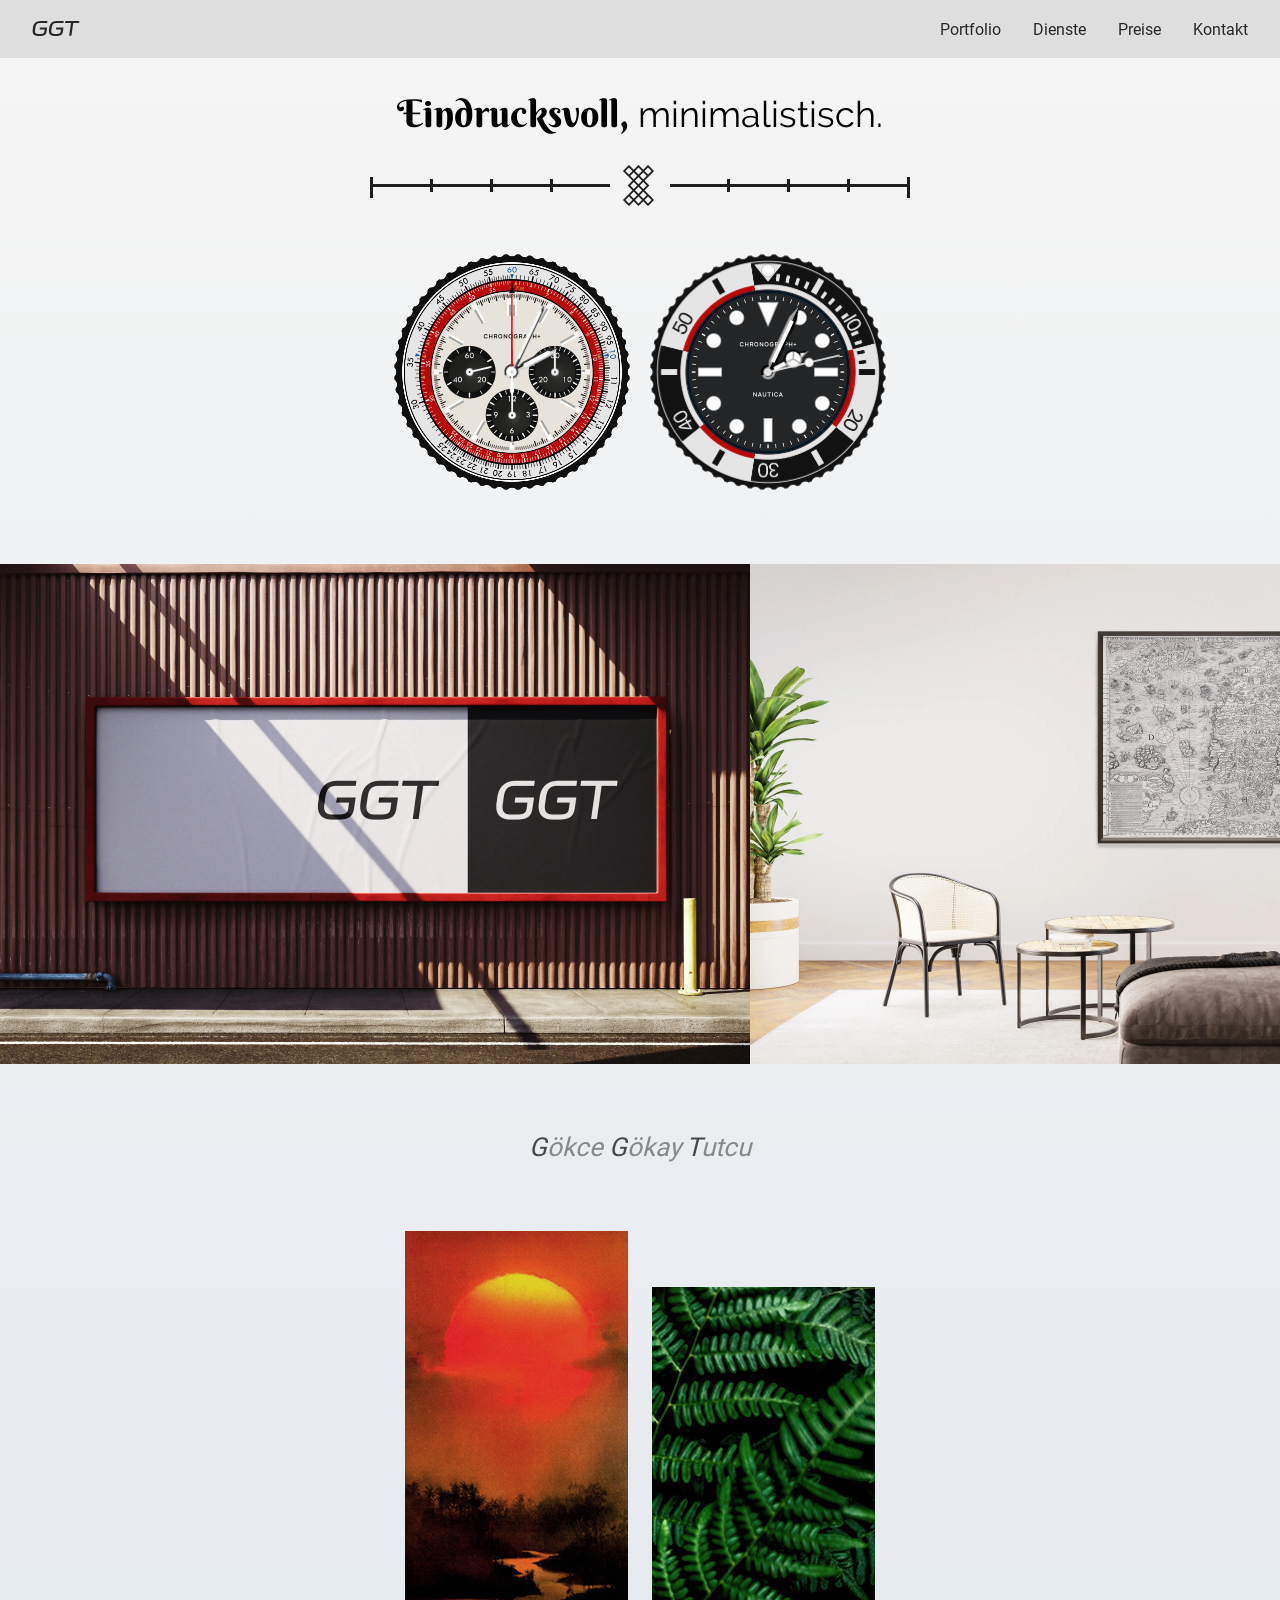
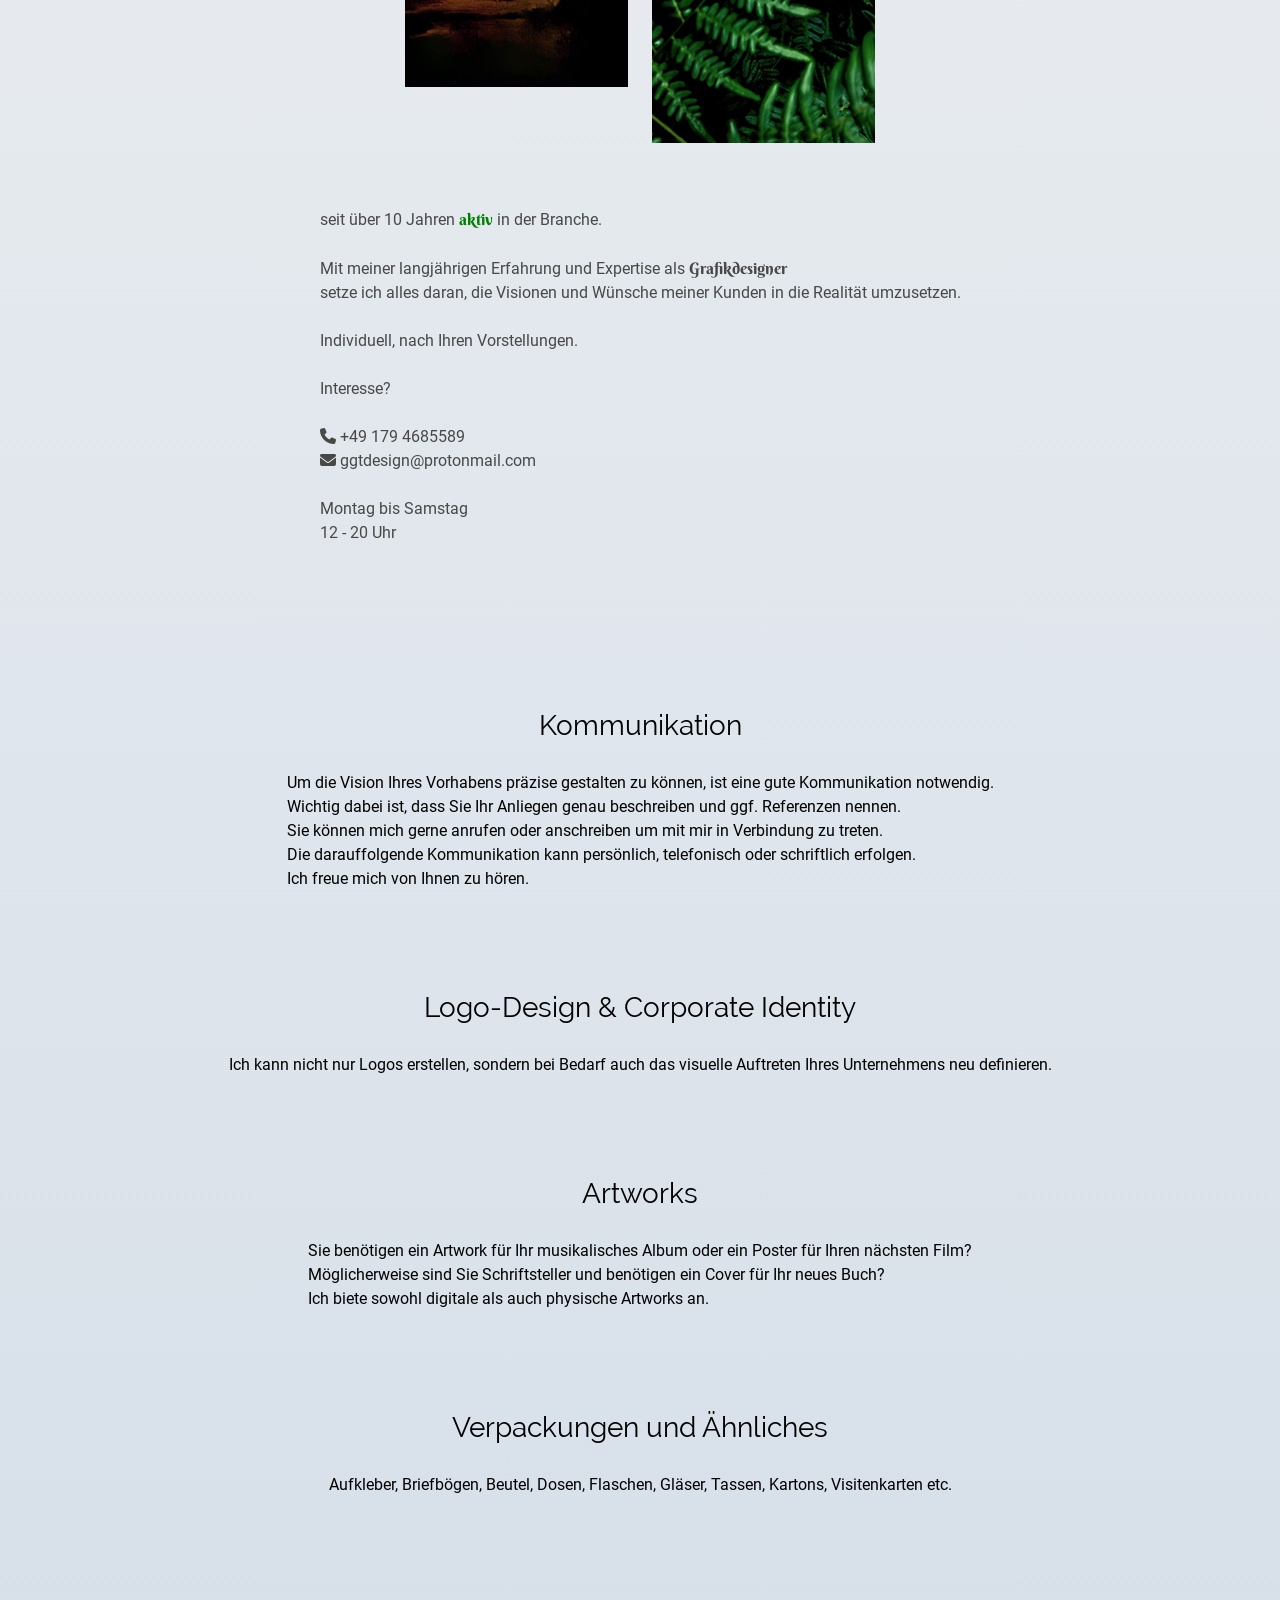
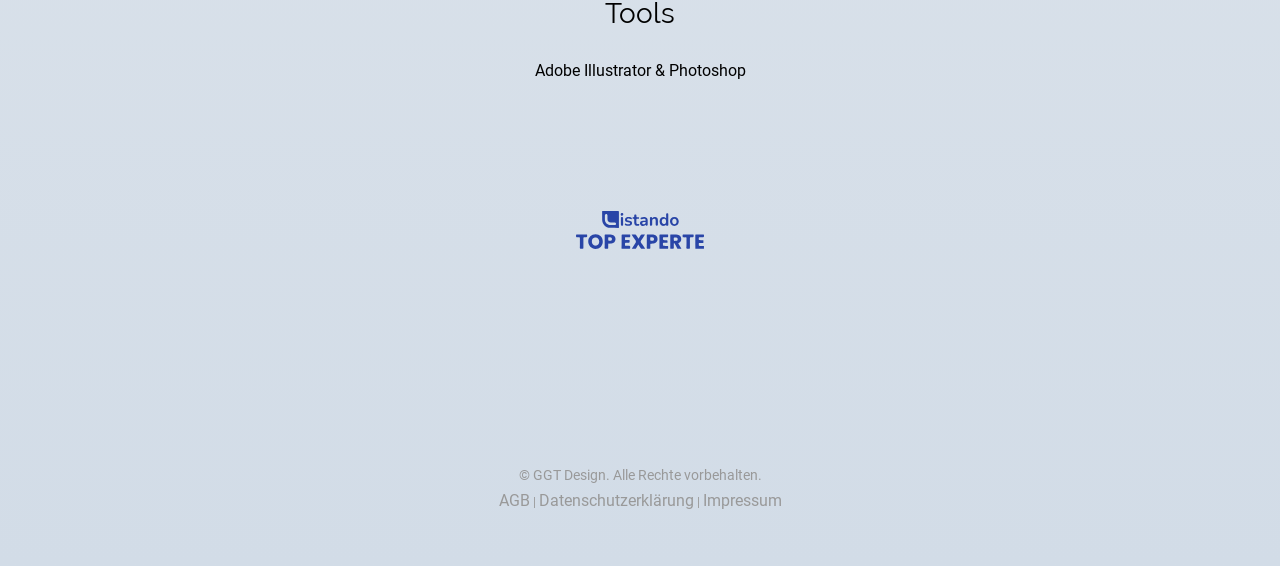
==== commit 63cfb9de: "Change image formats to .webp for optimization Updated image sources from .jpg to .webp format for b" ====
--- a/index.html
+++ b/index.html
@@ -82,46 +82,54 @@
         </div>
         <div class="carousel">
           <div class="carousel-images">
-            <img src="assets/bild3.jpg" class="slider-image">
-            <img src="assets/bild4.jpg" class="slider-image">
-            <img src="assets/bild5.jpg" class="slider-image">
-            <img src="assets/bild6.jpg" class="slider-image">
-            <img src="assets/bild7.jpg" class="slider-image">
-            <img src="assets/bild3.jpg" class="slider-image">
-            <img src="assets/bild4.jpg" class="slider-image">
-            <img src="assets/bild5.jpg" class="slider-image">
-            <img src="assets/bild6.jpg" class="slider-image">
-            <img src="assets/bild7.jpg" class="slider-image">
-            <img src="assets/bild3.jpg" class="slider-image">
-            <img src="assets/bild4.jpg" class="slider-image">
-            <img src="assets/bild5.jpg" class="slider-image">
-            <img src="assets/bild6.jpg" class="slider-image">
-            <img src="assets/bild7.jpg" class="slider-image">
-            <img src="assets/bild3.jpg" class="slider-image">
-            <img src="assets/bild4.jpg" class="slider-image">
-            <img src="assets/bild5.jpg" class="slider-image">
-            <img src="assets/bild6.jpg" class="slider-image">
-            <img src="assets/bild7.jpg" class="slider-image">
-            <img src="assets/bild3.jpg" class="slider-image">
-            <img src="assets/bild4.jpg" class="slider-image">
-            <img src="assets/bild5.jpg" class="slider-image">
-            <img src="assets/bild6.jpg" class="slider-image">
-            <img src="assets/bild7.jpg" class="slider-image">
-            <img src="assets/bild3.jpg" class="slider-image">
-            <img src="assets/bild4.jpg" class="slider-image">
-            <img src="assets/bild5.jpg" class="slider-image">
-            <img src="assets/bild6.jpg" class="slider-image">
-            <img src="assets/bild7.jpg" class="slider-image">
-            <img src="assets/bild3.jpg" class="slider-image">
-            <img src="assets/bild4.jpg" class="slider-image">
-            <img src="assets/bild5.jpg" class="slider-image">
-            <img src="assets/bild6.jpg" class="slider-image">
-            <img src="assets/bild7.jpg" class="slider-image">
-            <img src="assets/bild3.jpg" class="slider-image">
-            <img src="assets/bild4.jpg" class="slider-image">
-            <img src="assets/bild5.jpg" class="slider-image">
-            <img src="assets/bild6.jpg" class="slider-image">
-            <img src="assets/bild7.jpg" class="slider-image">
+            <img src="assets/bild3.webp" class="slider-image">
+            <img src="assets/bild4.webp" class="slider-image">
+            <img src="assets/bild5.webp" class="slider-image">
+            <img src="assets/bild6.webp" class="slider-image">
+            <img src="assets/bild7.webp" class="slider-image">
+            <img src="assets/bild8.webp" class="slider-image">
+            <img src="assets/bild3.webp" class="slider-image">
+            <img src="assets/bild4.webp" class="slider-image">
+            <img src="assets/bild5.webp" class="slider-image">
+            <img src="assets/bild6.webp" class="slider-image">
+            <img src="assets/bild7.webp" class="slider-image">
+            <img src="assets/bild8.webp" class="slider-image">
+            <img src="assets/bild3.webp" class="slider-image">
+            <img src="assets/bild4.webp" class="slider-image">
+            <img src="assets/bild5.webp" class="slider-image">
+            <img src="assets/bild6.webp" class="slider-image">
+            <img src="assets/bild7.webp" class="slider-image">
+            <img src="assets/bild8.webp" class="slider-image">
+            <img src="assets/bild3.webp" class="slider-image">
+            <img src="assets/bild4.webp" class="slider-image">
+            <img src="assets/bild5.webp" class="slider-image">
+            <img src="assets/bild6.webp" class="slider-image">
+            <img src="assets/bild7.webp" class="slider-image">
+            <img src="assets/bild8.webp" class="slider-image">
+            <img src="assets/bild3.webp" class="slider-image">
+            <img src="assets/bild4.webp" class="slider-image">
+            <img src="assets/bild5.webp" class="slider-image">
+            <img src="assets/bild6.webp" class="slider-image">
+            <img src="assets/bild7.webp" class="slider-image">
+            <img src="assets/bild8.webp" class="slider-image">
+            <img src="assets/bild3.webp" class="slider-image">
+            <img src="assets/bild4.webp" class="slider-image">
+            <img src="assets/bild5.webp" class="slider-image">
+            <img src="assets/bild6.webp" class="slider-image">
+            <img src="assets/bild7.webp" class="slider-image">
+            <img src="assets/bild8.webp" class="slider-image">
+            <img src="assets/bild3.webp" class="slider-image">
+            <img src="assets/bild4.webp" class="slider-image">
+            <img src="assets/bild5.webp" class="slider-image">
+            <img src="assets/bild6.webp" class="slider-image">
+            <img src="assets/bild7.webp" class="slider-image">
+            <img src="assets/bild8.webp" class="slider-image">
+            <img src="assets/bild3.webp" class="slider-image">
+            <img src="assets/bild4.webp" class="slider-image">
+            <img src="assets/bild5.webp" class="slider-image">
+            <img src="assets/bild6.webp" class="slider-image">
+            <img src="assets/bild7.webp" class="slider-image">
+            <img src="assets/bild8.webp" class="slider-image">
           </div>
         </div>
         <div class="person-container">
--- a/style.css
+++ b/style.css
@@ -389,16 +389,6 @@
   background-repeat: no-repeat;
   background-size: contain;
   margin-top: 64px;
-}
-
-.itch-io {
-  width: 125px;
-  height: 38px;
-  margin-top: 16px;
-  background-image: url('assets/itch-io.png');
-  background-repeat: no-repeat;
-  background-size: contain;
-  cursor: url('assets/cursor.svg'), auto;
 }
 
 .carousel {
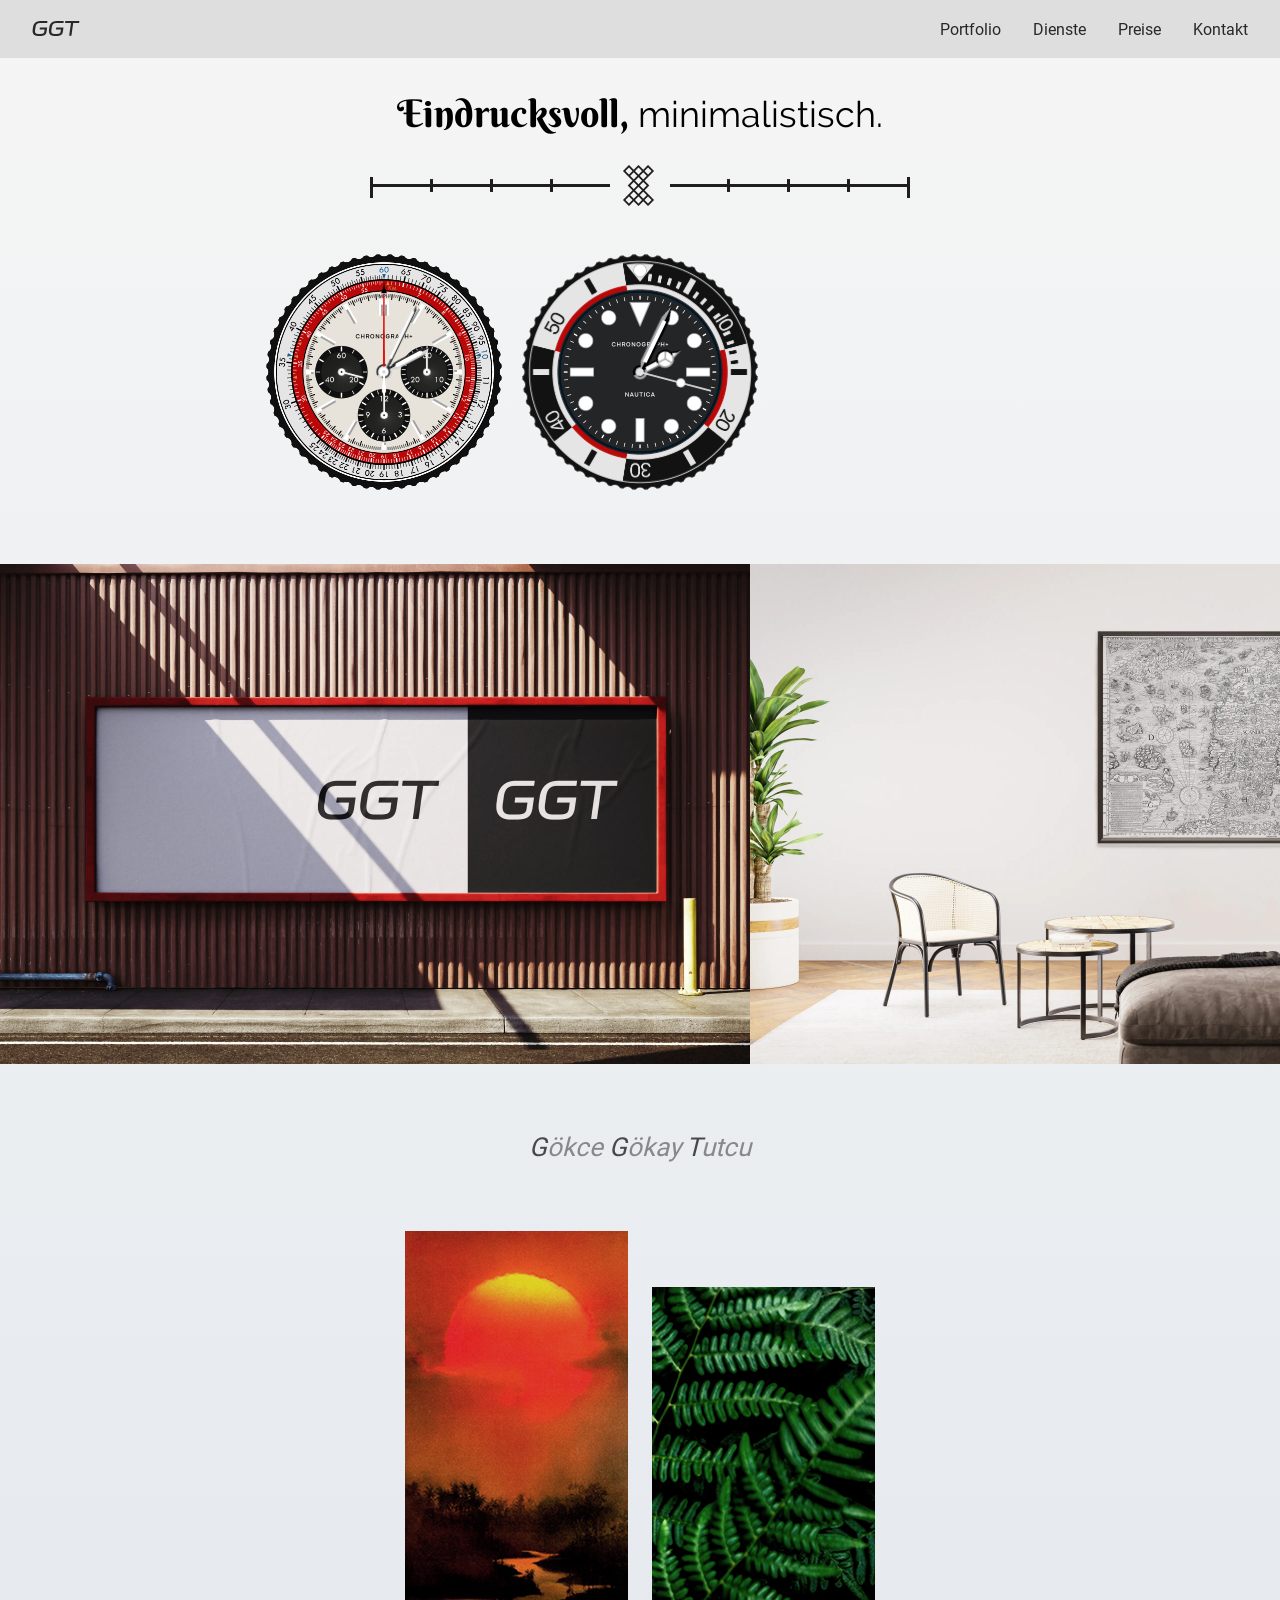
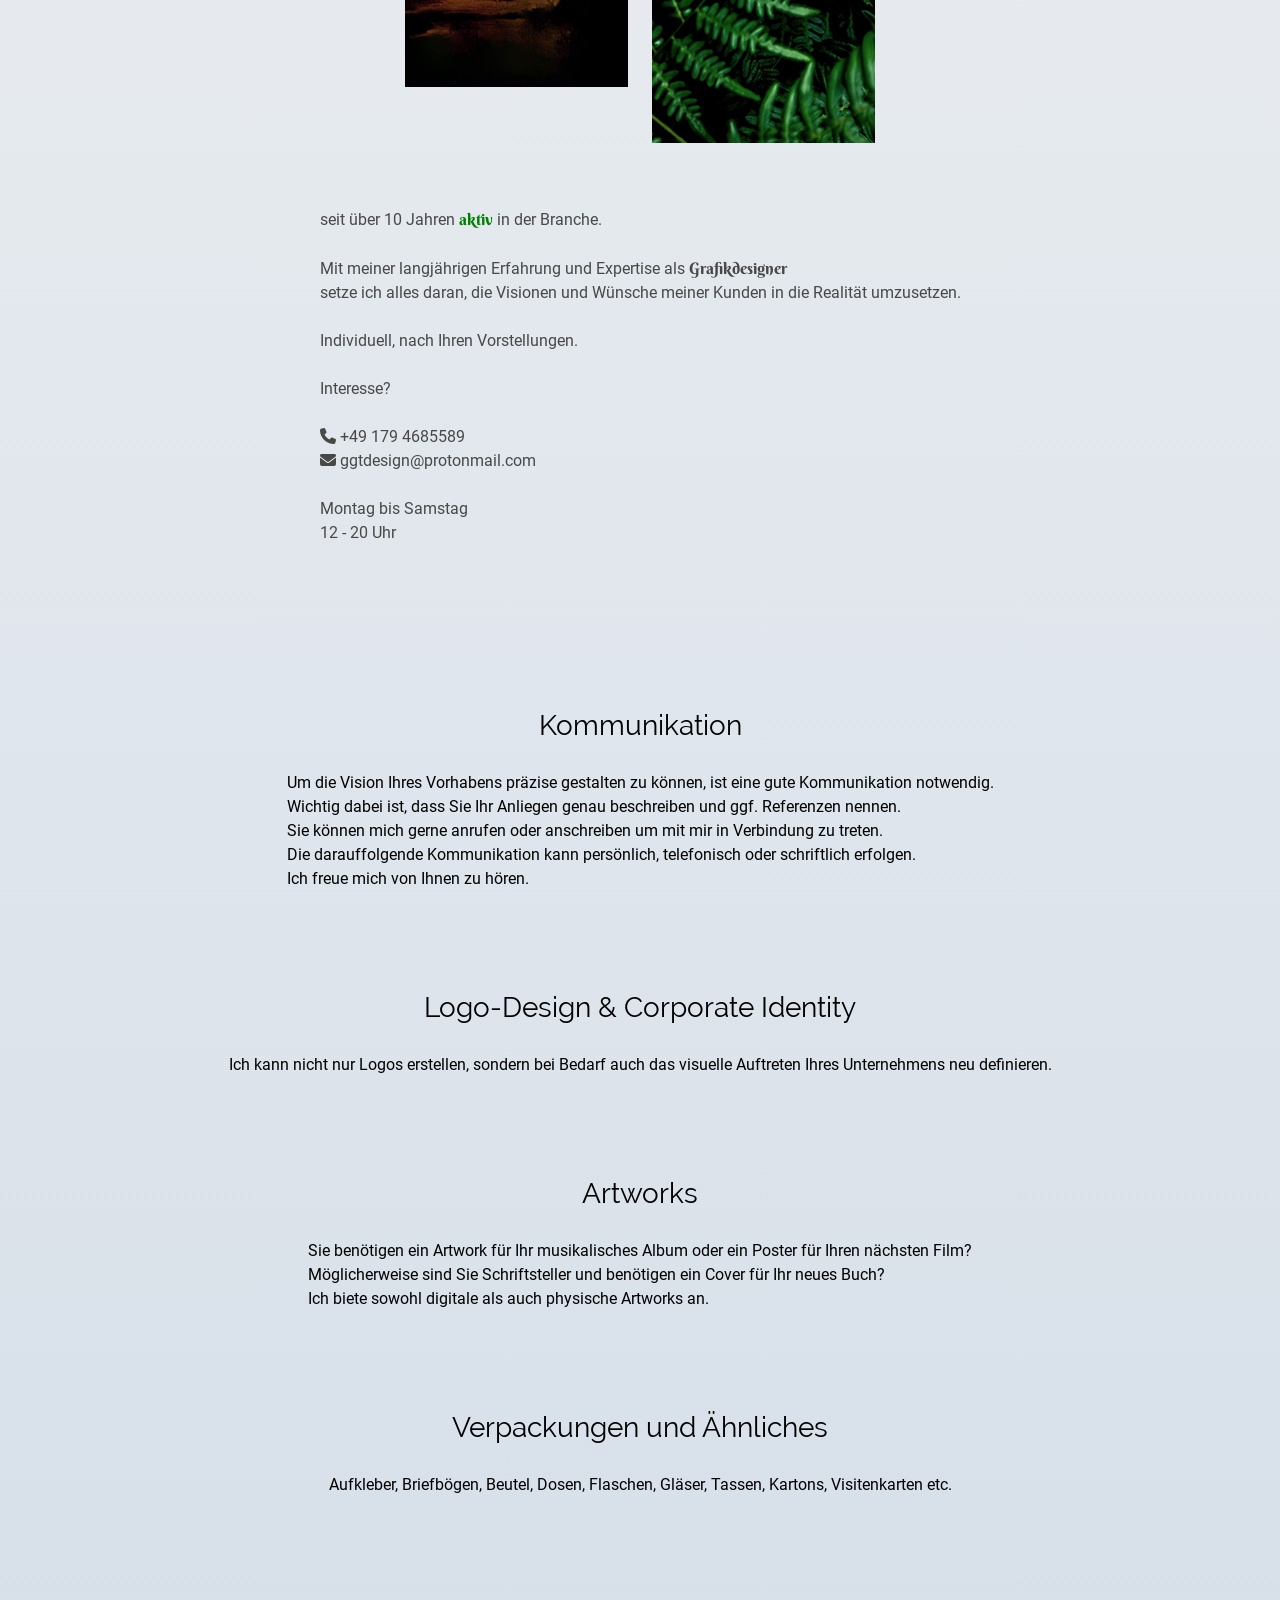
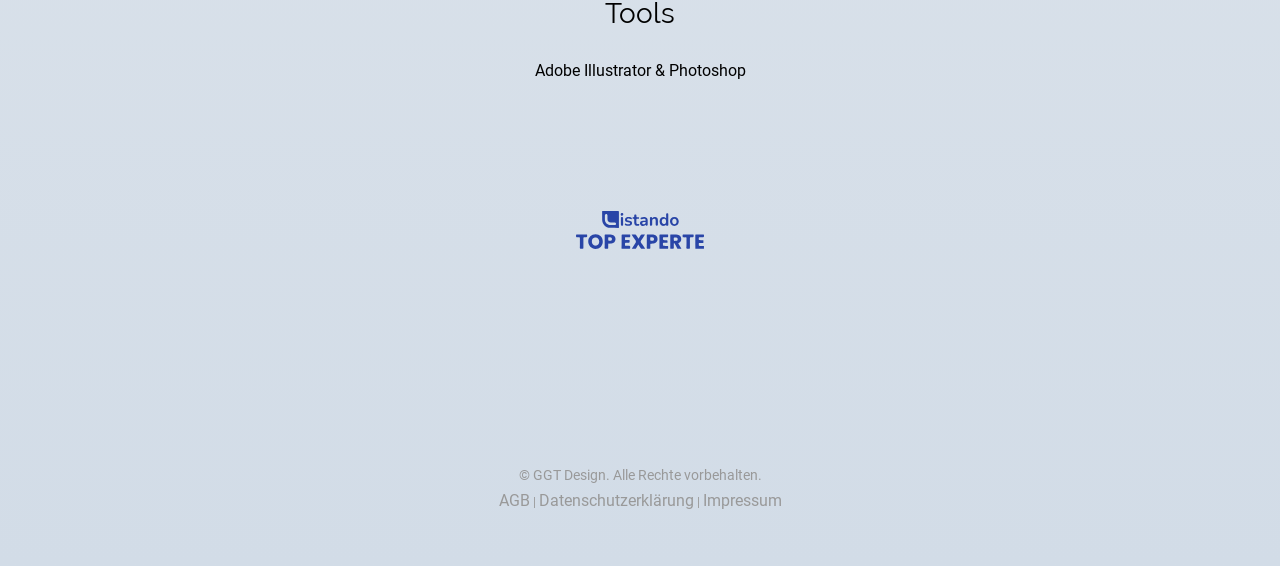
==== commit 8a2d9cdc: "Change language from English to German in index.html Updated the HTML document to change the languag" ====
--- a/index.html
+++ b/index.html
@@ -1,21 +1,9 @@
 <!DOCTYPE html>
-<html lang="en">
+<html lang="de">
   <head>
     <meta charset="UTF-8"/>
     <meta http-equiv="X-UA-Compatible" content="IE=edge"/>
     <meta name="viewport" content="width=device-width, initial-scale=1.0"/>
-
-    <!-- Google tag (gtag.js) -->
-    <script async src="https://www.googletagmanager.com/gtag/js?id=G-PZL7RLKQGC">
-    </script>
-    <script>
-      window.dataLayer = window.dataLayer || [];
-      function gtag(){dataLayer.push(arguments);}
-      gtag('js', new Date());
-    
-      gtag('config', 'G-PZL7RLKQGC');
-    </script>
-
     <link rel="stylesheet" href="style.css">
     <link rel="icon" href="assets/favicon.ico" type="image/x-icon">
     <link
@@ -79,57 +67,35 @@
               <div class="sekundenzeiger"></div>
             </div>
           </div>
+          <div class="uhr3">
+            <div class="ziffernblatt3">
+              <div class="messschieber3"></div>
+              <div class="mondphase-dial"></div>
+              <div class="mondphase-abdeckung"></div>
+              <div class="totalisator-links1"></div>
+              <div class="totalisator-links2"></div>
+              <div class="totalisator-rechts1"></div>
+              <div class="totalisator-rechts2"></div>
+              <div class="totalisator-unten1"></div>
+              <div class="stundenzeiger3"></div>
+              <div class="minutenzeiger3"></div>
+            </div>
+          </div>
         </div>
         <div class="carousel">
           <div class="carousel-images">
-            <img src="assets/bild3.webp" class="slider-image">
-            <img src="assets/bild4.webp" class="slider-image">
-            <img src="assets/bild5.webp" class="slider-image">
-            <img src="assets/bild6.webp" class="slider-image">
-            <img src="assets/bild7.webp" class="slider-image">
-            <img src="assets/bild8.webp" class="slider-image">
-            <img src="assets/bild3.webp" class="slider-image">
-            <img src="assets/bild4.webp" class="slider-image">
-            <img src="assets/bild5.webp" class="slider-image">
-            <img src="assets/bild6.webp" class="slider-image">
-            <img src="assets/bild7.webp" class="slider-image">
-            <img src="assets/bild8.webp" class="slider-image">
-            <img src="assets/bild3.webp" class="slider-image">
-            <img src="assets/bild4.webp" class="slider-image">
-            <img src="assets/bild5.webp" class="slider-image">
-            <img src="assets/bild6.webp" class="slider-image">
-            <img src="assets/bild7.webp" class="slider-image">
-            <img src="assets/bild8.webp" class="slider-image">
-            <img src="assets/bild3.webp" class="slider-image">
-            <img src="assets/bild4.webp" class="slider-image">
-            <img src="assets/bild5.webp" class="slider-image">
-            <img src="assets/bild6.webp" class="slider-image">
-            <img src="assets/bild7.webp" class="slider-image">
-            <img src="assets/bild8.webp" class="slider-image">
-            <img src="assets/bild3.webp" class="slider-image">
-            <img src="assets/bild4.webp" class="slider-image">
-            <img src="assets/bild5.webp" class="slider-image">
-            <img src="assets/bild6.webp" class="slider-image">
-            <img src="assets/bild7.webp" class="slider-image">
-            <img src="assets/bild8.webp" class="slider-image">
-            <img src="assets/bild3.webp" class="slider-image">
-            <img src="assets/bild4.webp" class="slider-image">
-            <img src="assets/bild5.webp" class="slider-image">
-            <img src="assets/bild6.webp" class="slider-image">
-            <img src="assets/bild7.webp" class="slider-image">
-            <img src="assets/bild8.webp" class="slider-image">
-            <img src="assets/bild3.webp" class="slider-image">
-            <img src="assets/bild4.webp" class="slider-image">
-            <img src="assets/bild5.webp" class="slider-image">
-            <img src="assets/bild6.webp" class="slider-image">
-            <img src="assets/bild7.webp" class="slider-image">
-            <img src="assets/bild8.webp" class="slider-image">
-            <img src="assets/bild3.webp" class="slider-image">
-            <img src="assets/bild4.webp" class="slider-image">
-            <img src="assets/bild5.webp" class="slider-image">
-            <img src="assets/bild6.webp" class="slider-image">
-            <img src="assets/bild7.webp" class="slider-image">
-            <img src="assets/bild8.webp" class="slider-image">
+            <img src="assets/bild3.webp" class="slider-image" alt="Beispiel 1">
+            <img src="assets/bild4.webp" class="slider-image" alt="Beispiel 2">
+            <img src="assets/bild5.webp" class="slider-image" alt="Beispiel 3">
+            <img src="assets/bild6.webp" class="slider-image" alt="Beispiel 4">
+            <img src="assets/bild7.webp" class="slider-image" alt="Beispiel 5">
+            <img src="assets/bild8.webp" class="slider-image" alt="Beispiel 6">
+            <img src="assets/bild3.webp" class="slider-image" alt="Beispiel 1">
+            <img src="assets/bild4.webp" class="slider-image" alt="Beispiel 2">
+            <img src="assets/bild5.webp" class="slider-image" alt="Beispiel 3">
+            <img src="assets/bild6.webp" class="slider-image" alt="Beispiel 4">
+            <img src="assets/bild7.webp" class="slider-image" alt="Beispiel 5">
+            <img src="assets/bild8.webp" class="slider-image" alt="Beispiel 6">
           </div>
         </div>
         <div class="person-container">
@@ -196,7 +162,7 @@
           </h4>
         </div>
         <div class="auszeichnungen">
-          <a class="listando" href="https://www.listando.de/baden-wuerttemberg/bad-urach/JBqJmtm45W/grafikdesigner/ggt-design/2dB2h0cl1K?listPosition=2&cityId=fospmCxeSv" target="_blank"></a>
+          <a class="listando" href="https://www.listando.de/baden-wuerttemberg/bad-urach/JBqJmtm45W/grafikdesigner/ggt-design/2dB2h0cl1K?listPosition=2&cityId=fospmCxeSv" target="_blank" rel="noopener noreferrer"></a>
         </div>
         <h4 class="copyright">© GGT Design. Alle Rechte vorbehalten.</h4>
         <div class="rechtliches">
--- a/style.css
+++ b/style.css
@@ -312,6 +312,125 @@
   left: 453px;
   bottom: 455.5px;
   transform-origin: center calc(100% - 15.5px);
+}
+
+.uhr3 {
+  width: 256px;
+  height: 256px;
+  position: relative;
+  display: flex;
+  align-items: center;
+  justify-content: center;
+  transform: scale(0.25);
+}
+
+.ziffernblatt3 {
+  background-image: url('assets/n_ziffernblatt_01.png');
+  background-position: center;
+  background-size: contain;
+  background-repeat: no-repeat;
+  width: 942px;
+  height: 942px;
+  position: relative;
+}
+
+.messschieber3 {
+  width: 942px;
+  height: 942px;
+  position: relative;
+}
+
+.mondphase-dial {
+  background-image: url('assets/n_mond_phase_01.png');
+  width: 196px;
+  height: 196px;
+  position: absolute;
+  left: 372px;
+  bottom: 192px;
+}
+
+.mondphase-abdeckung {
+  background-image: url('assets/n_mond_abdeckung_01.png');
+  width: 186px;
+  height: 134px;
+  position: absolute;
+  left: 377px;
+  bottom: 195px;
+}
+
+.totalisator-links1 {
+  background-image: url('assets/n_mini_short_01.png');
+  width: 51px;
+  height: 83px;
+  position: absolute;
+  left: 261px;
+  bottom: 442px;
+  transform: translateX(-25.5px), translateY(-25.5px);
+  transform-origin: center calc(100% - 25.5px);
+}
+
+.totalisator-links2 {
+  background-image: url('assets/n_mini_long_01.png');
+  width: 40px;
+  height: 108px;
+  position: absolute;
+  left: 267px;
+  bottom: 447px;
+  transform: translateX(-20px), translateY(-20px);
+  transform-origin: center calc(100% - 20px);
+}
+
+.totalisator-rechts1 {
+  background-image: url('assets/n_mini_short_01.png');
+  width: 51px;
+  height: 83px;
+  position: absolute;
+  right: 261px;
+  bottom: 442px;
+  transform: translateX(-25.5px), translateY(-25px);
+  transform-origin: center calc(100% - 25px);
+}
+
+.totalisator-rechts2 {
+  background-image: url('assets/n_mini_long_01.png');
+  width: 40px;
+  height: 108px;
+  position: absolute;
+  right: 267px;
+  bottom: 447px;
+  transform: translateX(-20px), translateY(-20px);
+  transform-origin: center calc(100% - 20px);
+}
+
+.totalisator-unten1 {
+  background-image: url('assets/n_mini_extraLongShort_01.png');
+  width: 41px;
+  height: 156px;
+  position: absolute;
+  left: 450px;
+  bottom: 250px;
+  transform: translateX(-40.5px), translateY(-38px);
+  transform-origin: center calc(100% - 40.5px);
+}
+
+.stundenzeiger3 {
+  background-image: url('assets/n_stundenzeiger_01.png');
+  width: 63px;
+  height: 235px;
+  position: absolute;
+  left: 439px;
+  bottom: 438px;
+  transform-origin: center calc(100% - 31.5px);
+}
+
+.minutenzeiger3 {
+  background-image: url('assets/n_minutenzeiger_01.png');
+  width: 52px;
+  height: 335px;
+  position: absolute;
+  left: 445px;
+  bottom: 443px;
+  transform-origin: center calc(100% - 26.5px);
 }
 
 section#start {
@@ -803,3 +922,13 @@
   text-align: center;
   cursor: url('assets/cursor.svg'), auto;
 }
+
+.error-message {
+  color: #c70000;
+  font-size: 0.8rem;
+  margin-top: 4px;
+}
+
+.error-border {
+  border: 1px solid #c70000;
+}
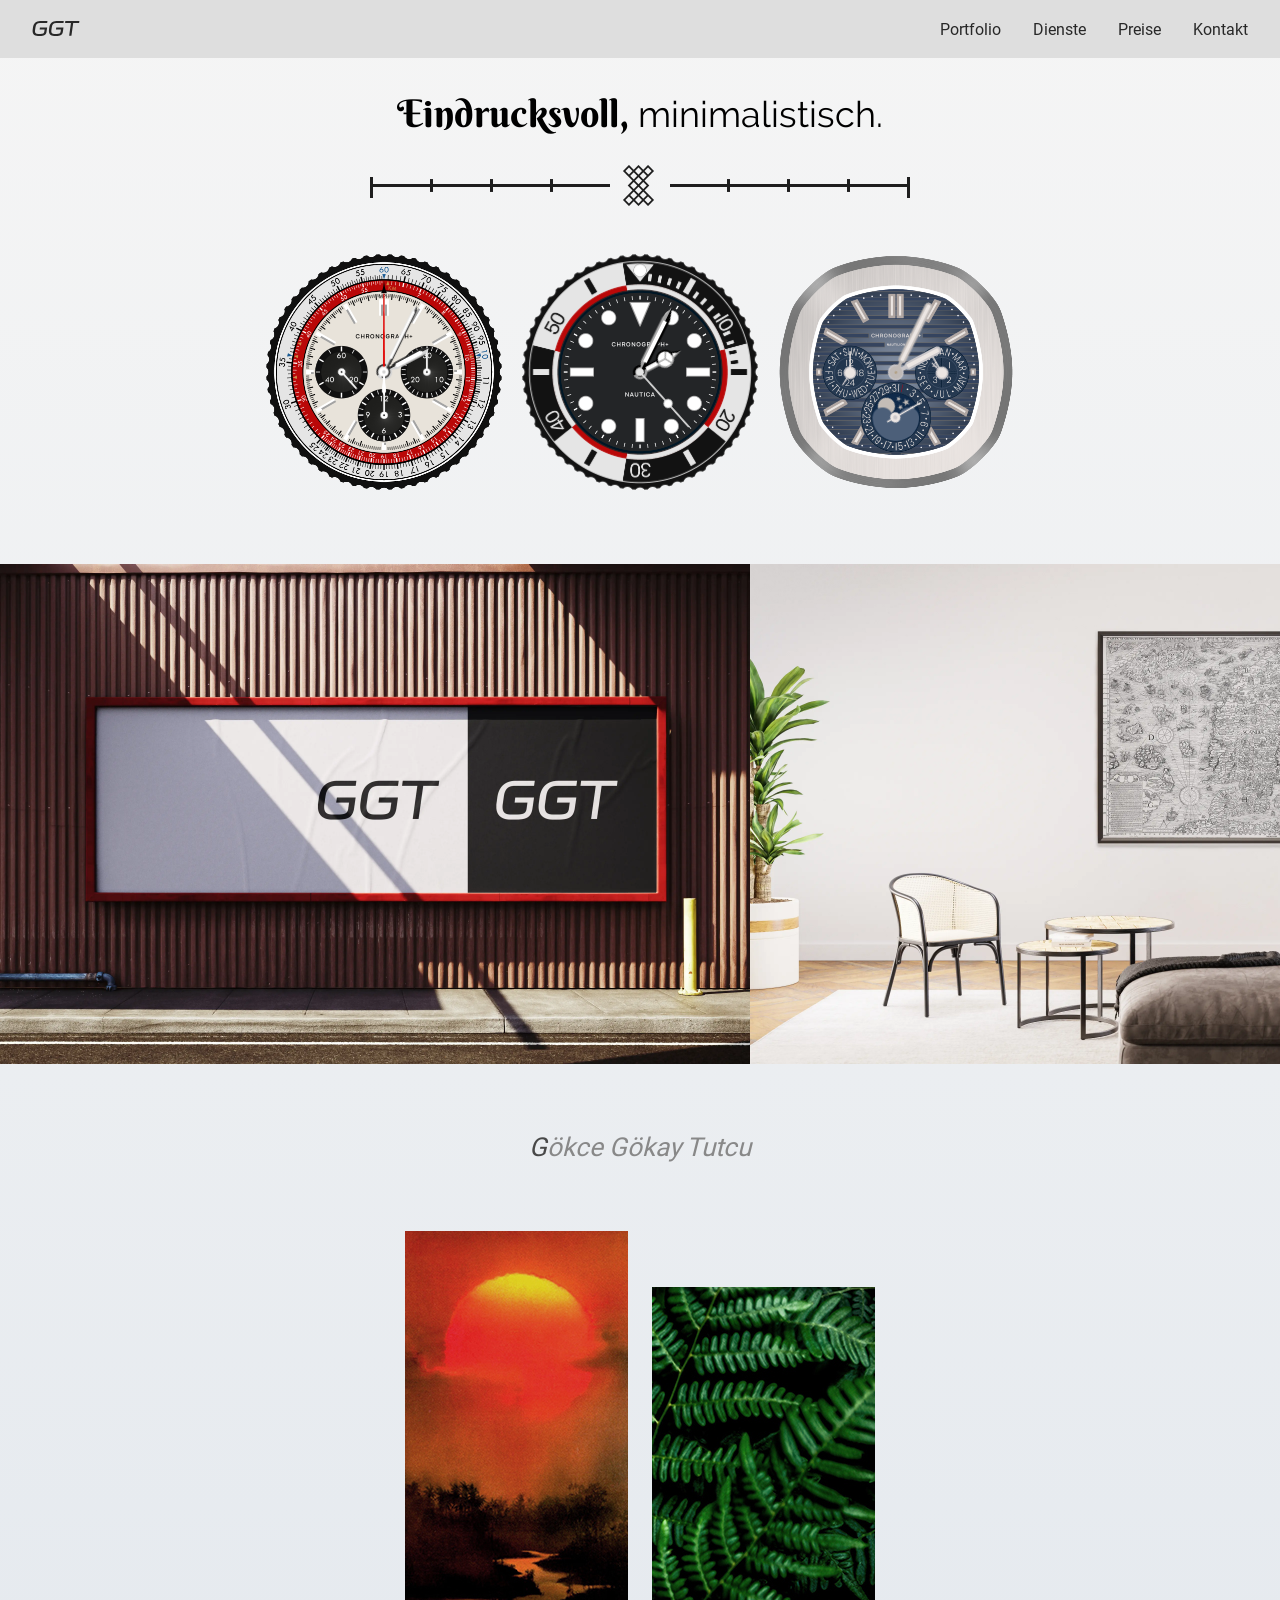
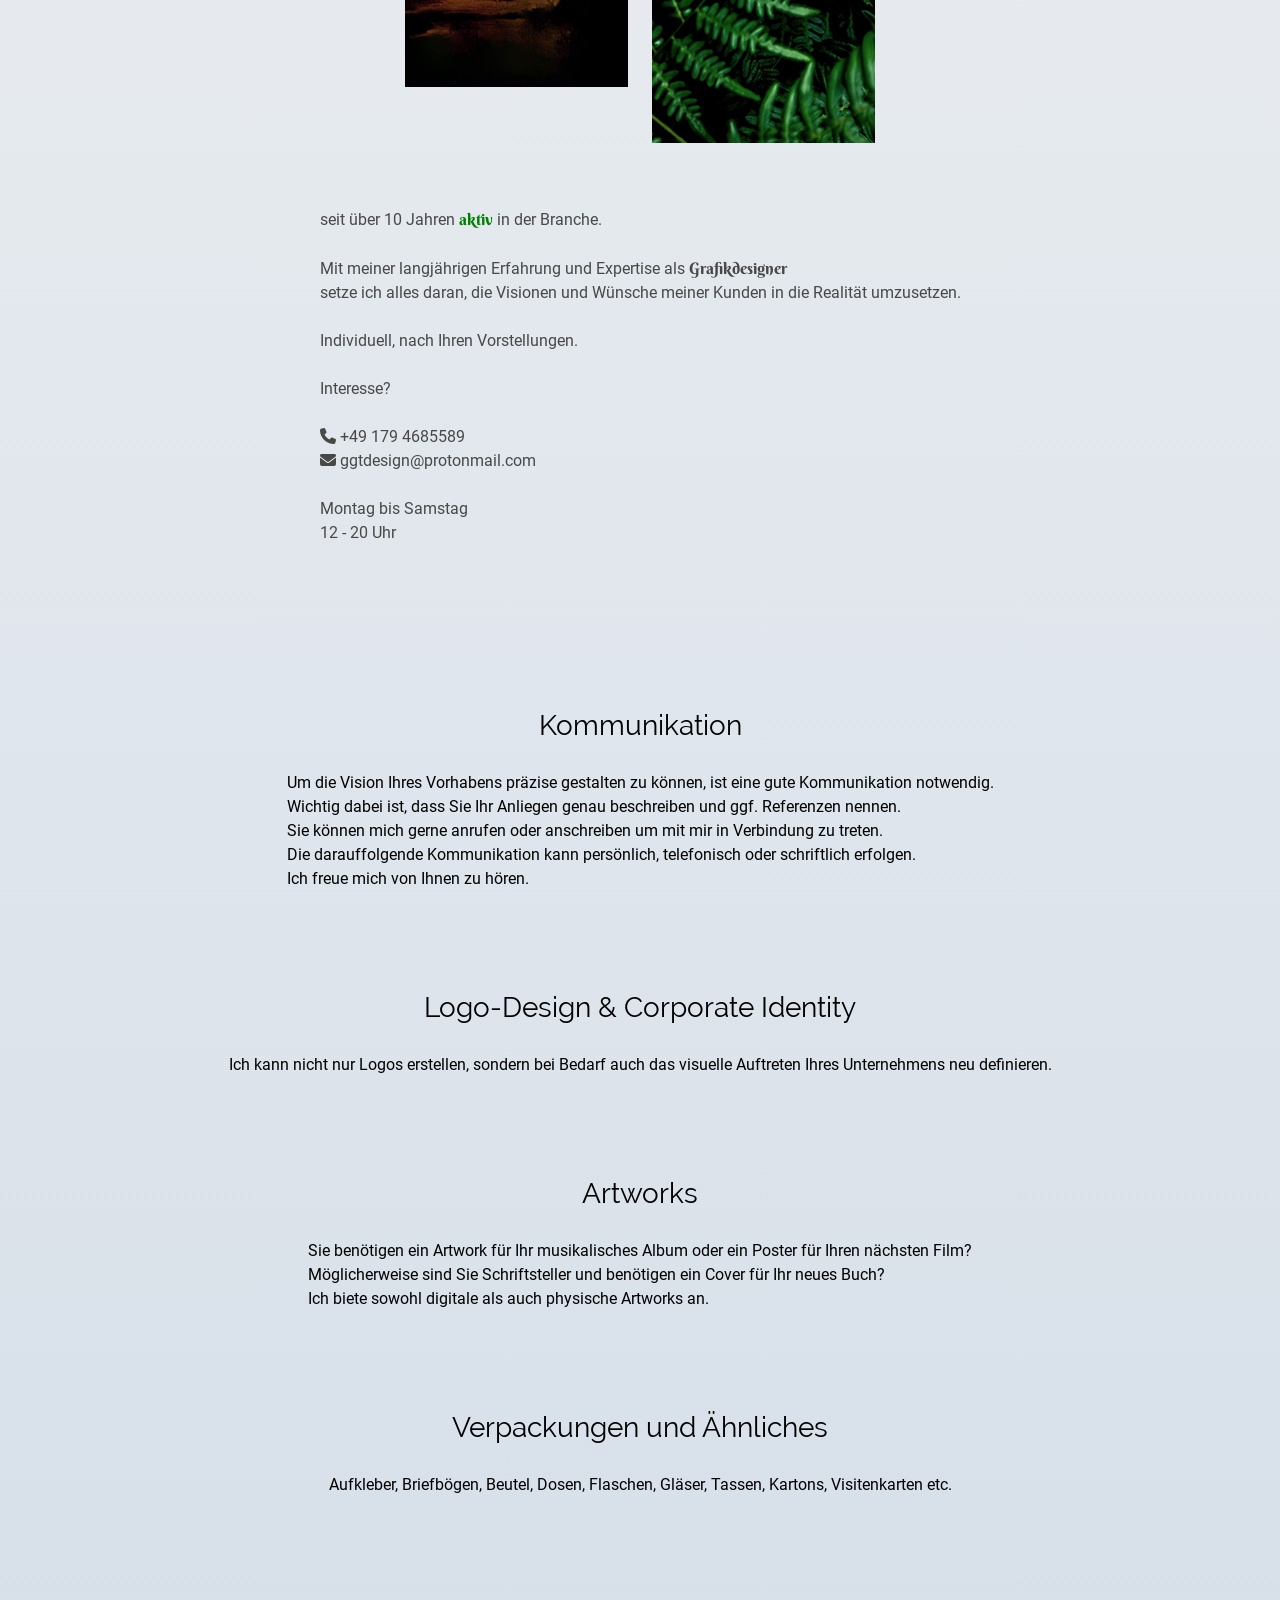
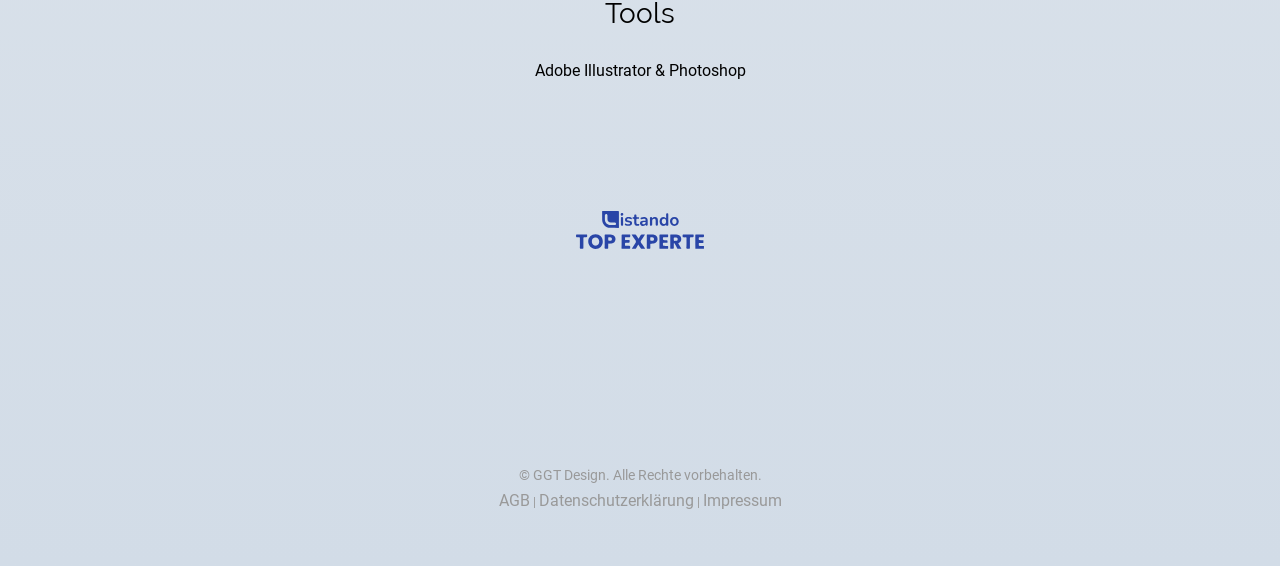
==== commit e8443152: "Fix HTML entity encoding in index.html" ====
--- a/index.html
+++ b/index.html
@@ -99,7 +99,7 @@
           </div>
         </div>
         <div class="person-container">
-          <h1 class="name">G<a style="font-size: 26px; color: #888888;">ökce <a style="font-size: 26px; color: #888888; font-family: berkshire swash"></a>G<a style="font-size: 26px; color: #888888;">ökay </a>T</a><a style="font-size: 26px; color: #888888;">utcu</a></h1>
+          <h1 class="name">G<span style="font-size: 26px; color: #888888;">ökce <span style="font-size: 26px; color: #888888; font-family: berkshire swash"></span>G<span style="font-size: 26px; color: #888888;">ökay </span>T</span><span style="font-size: 26px; color: #888888;">utcu</span></h1>
         </div>
         <div class="frames">
           <div class="frame1"></div>
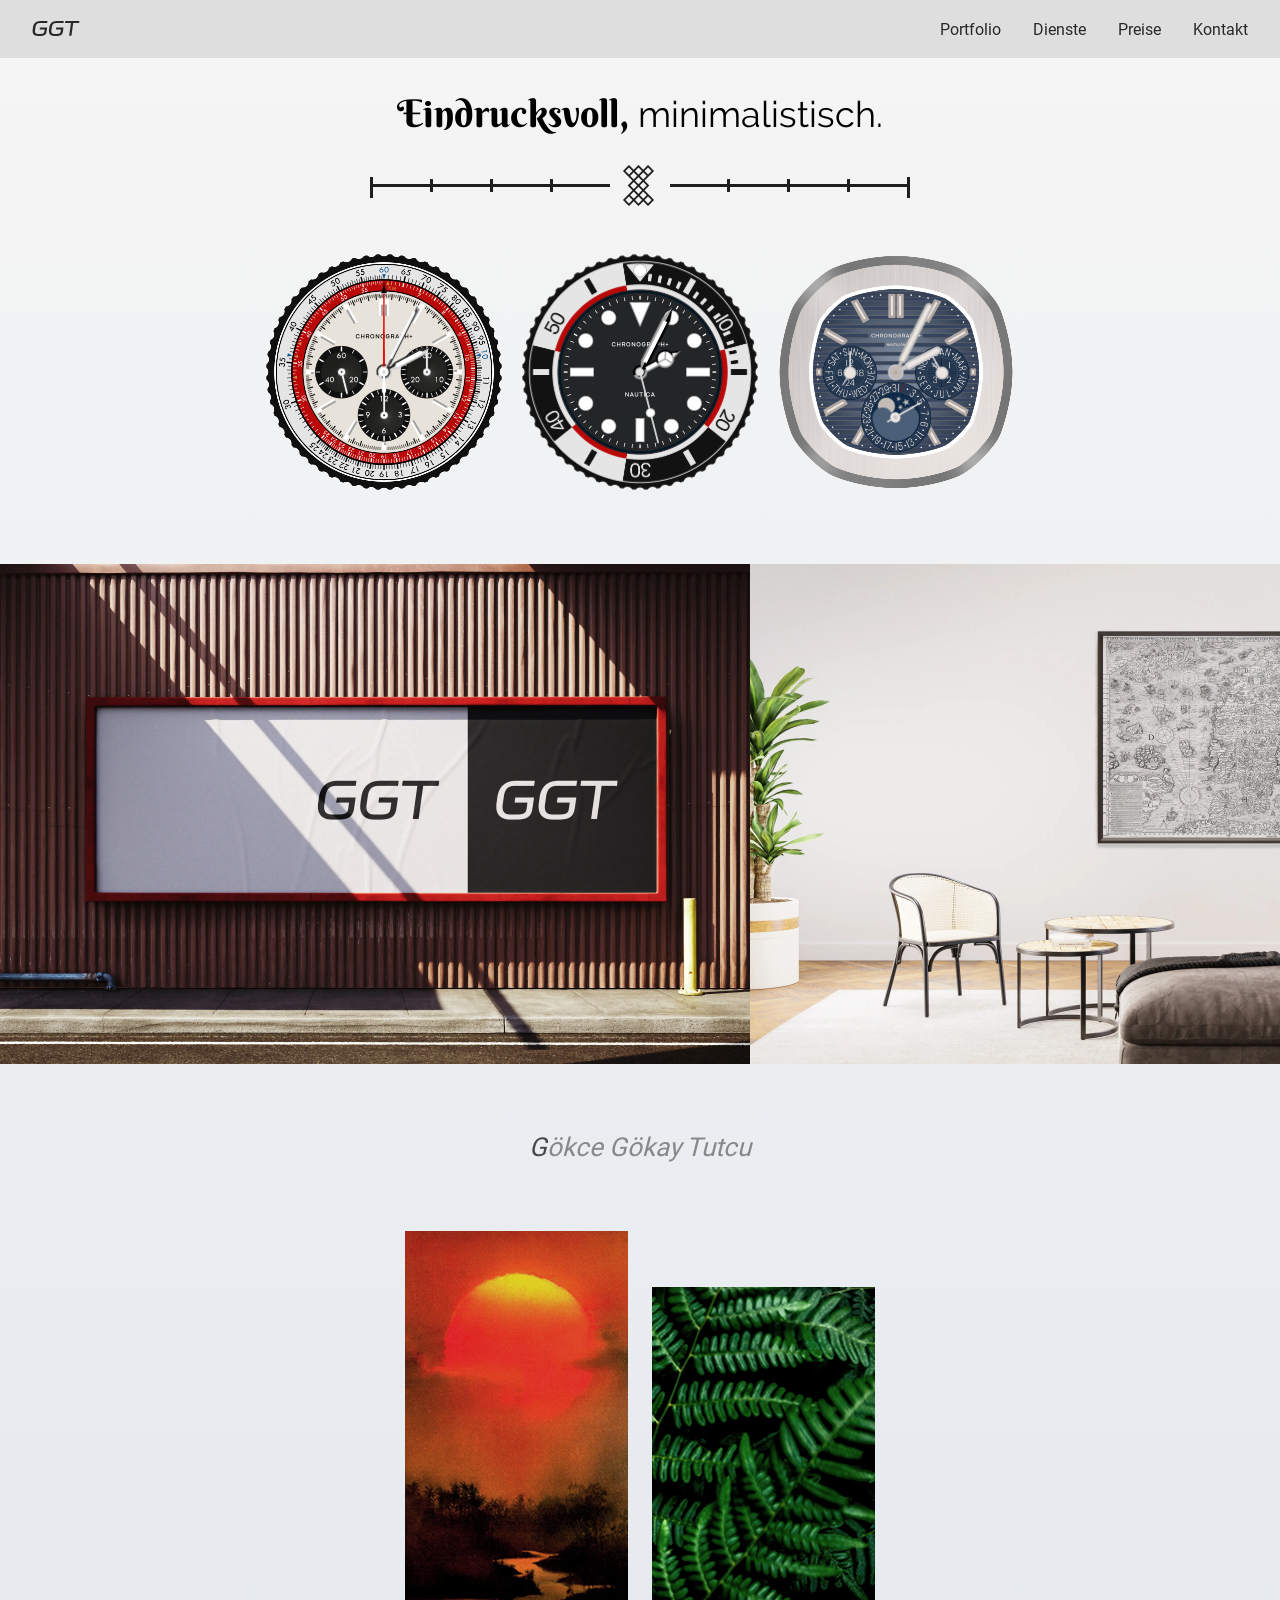
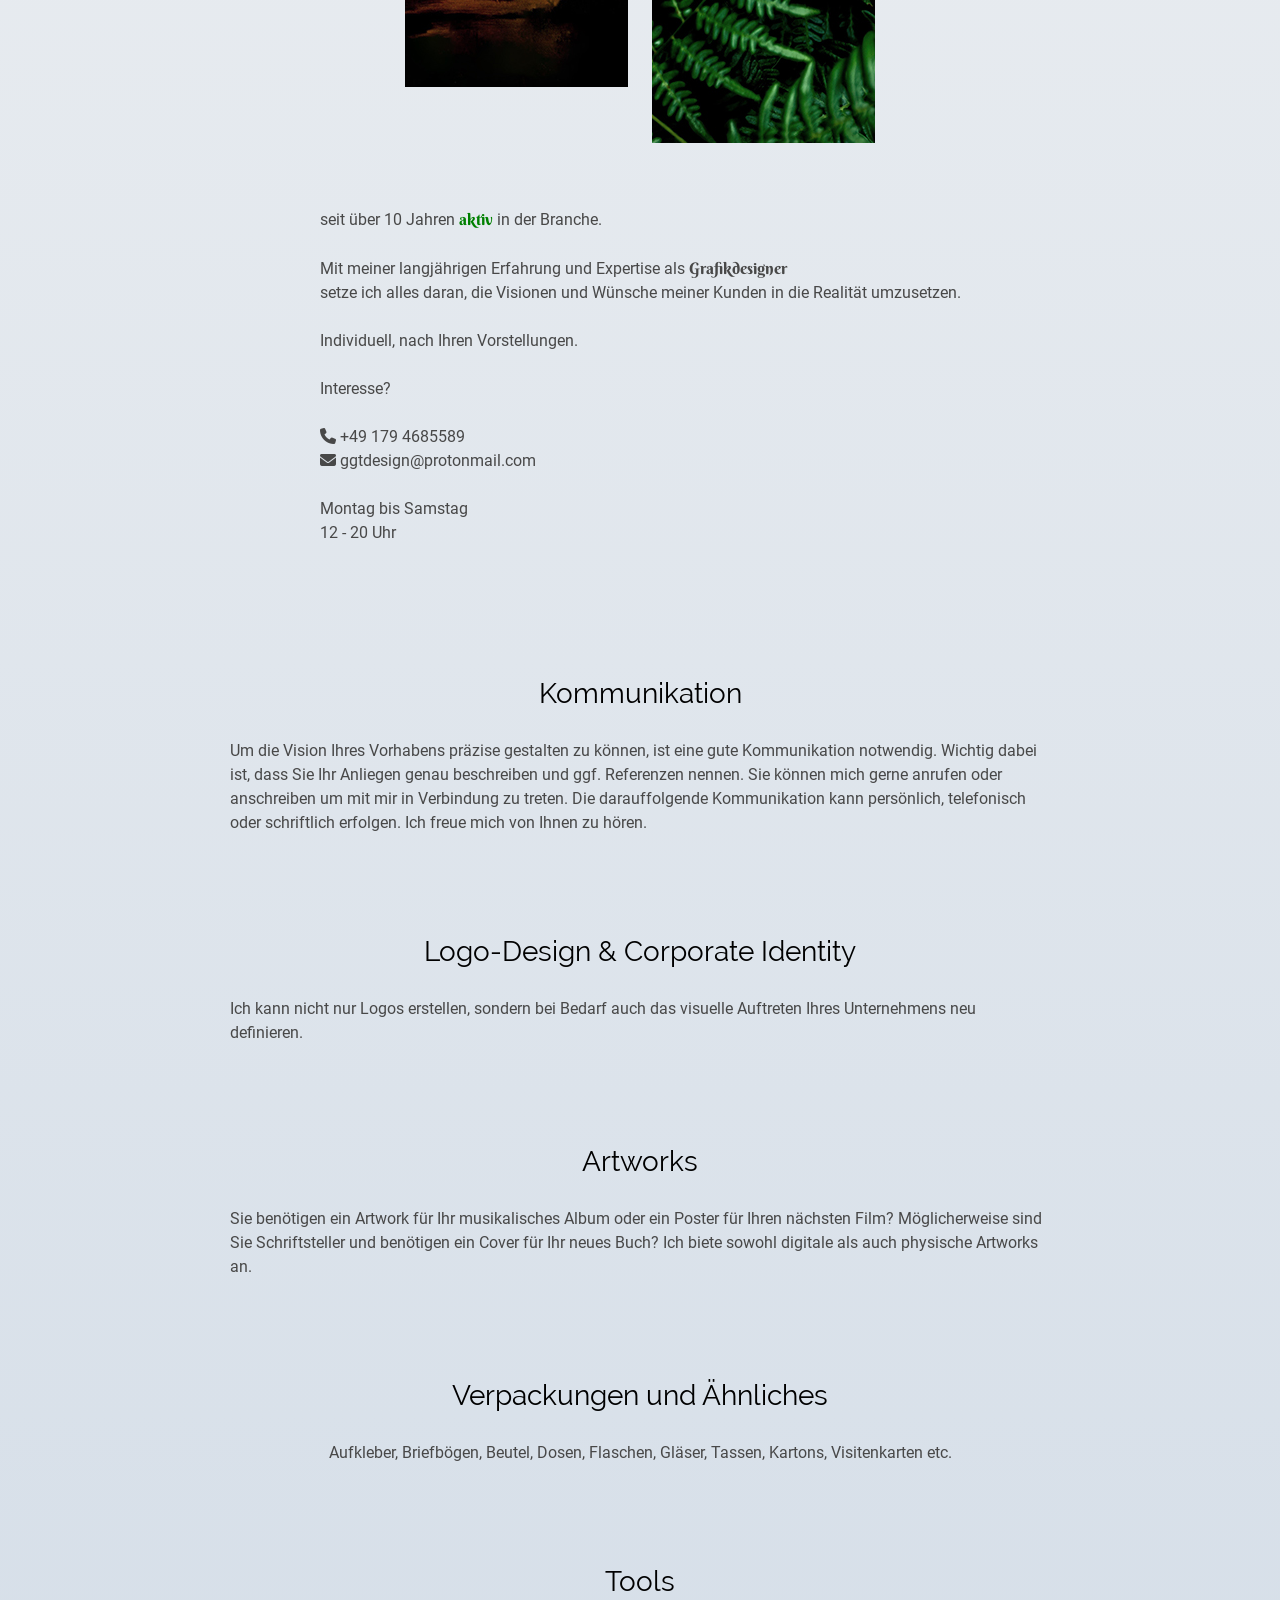
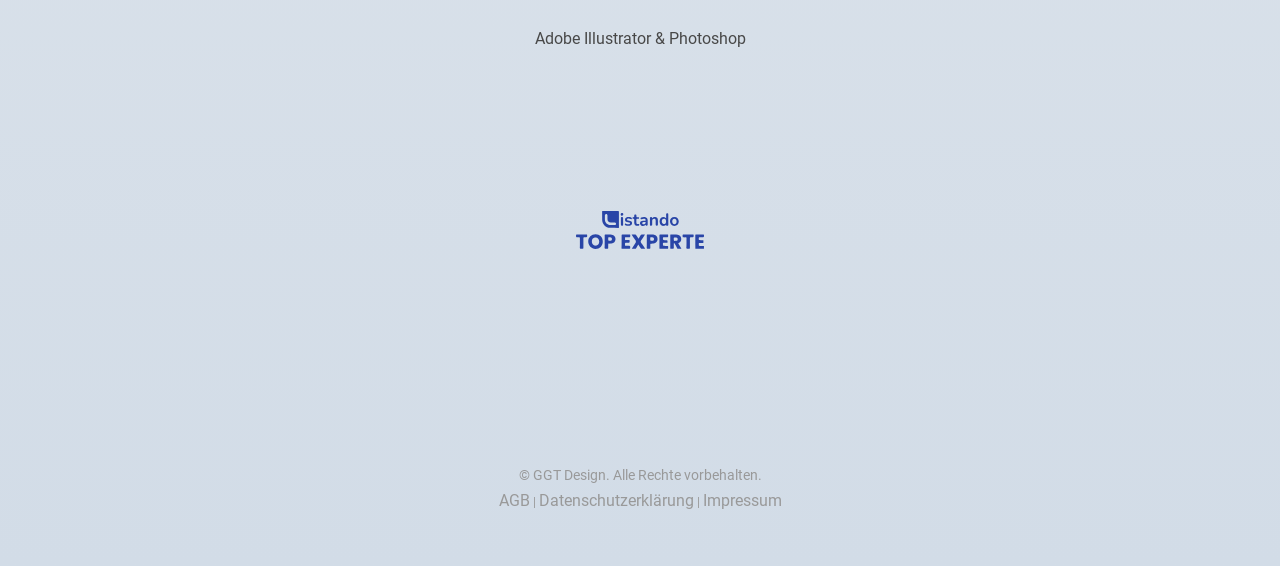
==== commit 91387321: "Replace index.html with updated content This update replaces the previous HTML content with a new ve" ====
--- a/index.html
+++ b/index.html
@@ -107,9 +107,9 @@
         </div>
         <div class="beschreibungen">
           <h3 class="beschreibung1">
-            seit über 10 Jahren <a style="color: green; font-family: berkshire swash;">aktiv</a> in der Branche.
+            seit über 10 Jahren <span style="color: green; font-family: berkshire swash;">aktiv</span> in der Branche.
             <br><br>
-            Mit meiner langjährigen Erfahrung und Expertise als <a style="font-family: berkshire swash; color: #484848;">Grafikdesigner</a>
+            Mit meiner langjährigen Erfahrung und Expertise als <span style="font-family: berkshire swash; color: #484848;">Grafikdesigner</span>
             <br>
             setze ich alles daran, die Visionen und Wünsche meiner Kunden in die Realität umzusetzen.
             <br><br>
@@ -123,43 +123,31 @@
             <br>
             12 - 20 Uhr
           </h3>
-          <h4 class="beschreibung2">
-            <h3 style="font-family: raleway; font-size: 28px; font-weight: 500; color: black;">Kommunikation</h3>
+          <div class="beschreibung2">
+            <h3 style="font-family: raleway; font-size: 28px; font-weight: 500; text-align: center; color: black;">Kommunikation</h3>
             <br>
-            Um die Vision Ihres Vorhabens präzise gestalten zu können, ist eine gute Kommunikation notwendig.
-            <br>
-            Wichtig dabei ist, dass Sie Ihr Anliegen genau beschreiben und ggf. Referenzen nennen.
-            <br>
-            Sie können mich gerne anrufen oder anschreiben um mit mir in Verbindung zu treten.
-            <br>
-            Die darauffolgende Kommunikation kann persönlich, telefonisch oder schriftlich erfolgen.
-            <br>
-            Ich freue mich von Ihnen zu hören.
-          </h4>
-          <h4 class="beschreibung3">
-            <h3 style="font-family: raleway; font-size: 28px; font-weight: 500; color: black;">Logo-Design & Corporate Identity</h3>
+            Um die Vision Ihres Vorhabens präzise gestalten zu können, ist eine gute Kommunikation notwendig. Wichtig dabei ist, dass Sie Ihr Anliegen genau beschreiben und ggf. Referenzen nennen. Sie können mich gerne anrufen oder anschreiben um mit mir in Verbindung zu treten. Die darauffolgende Kommunikation kann persönlich, telefonisch oder schriftlich erfolgen. Ich freue mich von Ihnen zu hören.
+          </div>
+          <div class="beschreibung3">
+            <h3 style="font-family: raleway; font-size: 28px; font-weight: 500; text-align: center; color: black;">Logo-Design & Corporate Identity</h3>
             <br>
             Ich kann nicht nur Logos erstellen, sondern bei Bedarf auch das visuelle Auftreten Ihres Unternehmens neu definieren.
-          </h4>
-          <h4 class="beschreibung4">
-            <h3 style="font-family: raleway; font-size: 28px; font-weight: 500; color: black;">Artworks</h3>
+          </div>
+          <div class="beschreibung4">
+            <h3 style="font-family: raleway; font-size: 28px; font-weight: 500; text-align: center; color: black;">Artworks</h3>
             <br>
-            Sie benötigen ein Artwork für Ihr musikalisches Album oder ein Poster für Ihren nächsten Film?
-            <br>
-            Möglicherweise sind Sie Schriftsteller und benötigen ein Cover für Ihr neues Buch?
-            <br>
-            Ich biete sowohl digitale als auch physische Artworks an.
-          </h4>
-          <h4 class="beschreibung5">
-            <h3 style="font-family: raleway; font-size: 28px; font-weight: 500; color: black;">Verpackungen und Ähnliches</h3>
+            Sie benötigen ein Artwork für Ihr musikalisches Album oder ein Poster für Ihren nächsten Film? Möglicherweise sind Sie Schriftsteller und benötigen ein Cover für Ihr neues Buch? Ich biete sowohl digitale als auch physische Artworks an.
+          </div>
+          <div class="beschreibung5">
+            <h3 style="font-family: raleway; font-size: 28px; font-weight: 500; text-align: center; color: black;">Verpackungen und Ähnliches</h3>
             <br>
             Aufkleber, Briefbögen, Beutel, Dosen, Flaschen, Gläser, Tassen, Kartons, Visitenkarten etc.
-          </h4>
-          <h4 class="beschreibung6">
-            <h3 style="font-family: raleway; font-size: 28px; font-weight: 500; color: black;">Tools</h3>
+          </div>
+          <div class="beschreibung6">
+            <h3 style="font-family: raleway; font-size: 28px; font-weight: 500; text-align: center; color: black;">Tools</h3>
             <br>
             Adobe Illustrator & Photoshop
-          </h4>
+          </div>
         </div>
         <div class="auszeichnungen">
           <a class="listando" href="https://www.listando.de/baden-wuerttemberg/bad-urach/JBqJmtm45W/grafikdesigner/ggt-design/2dB2h0cl1K?listPosition=2&cityId=fospmCxeSv" target="_blank" rel="noopener noreferrer"></a>
